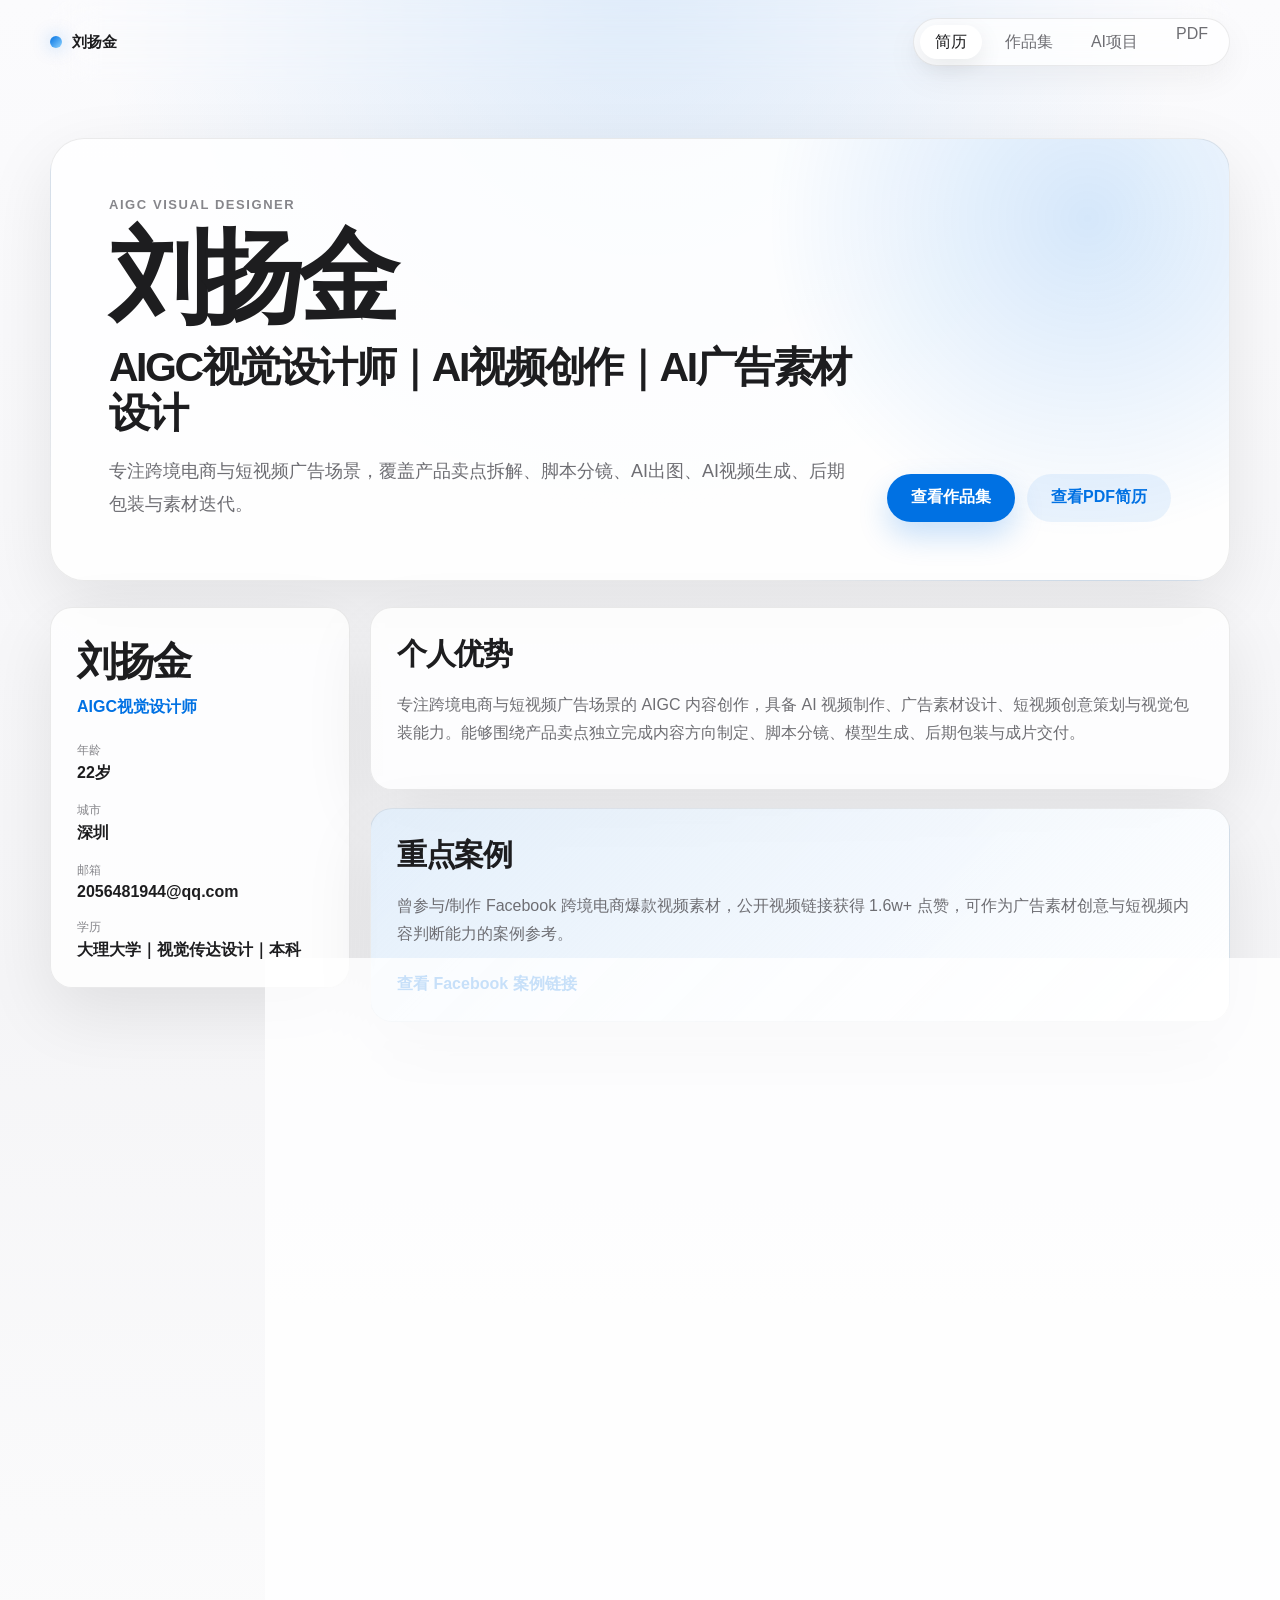
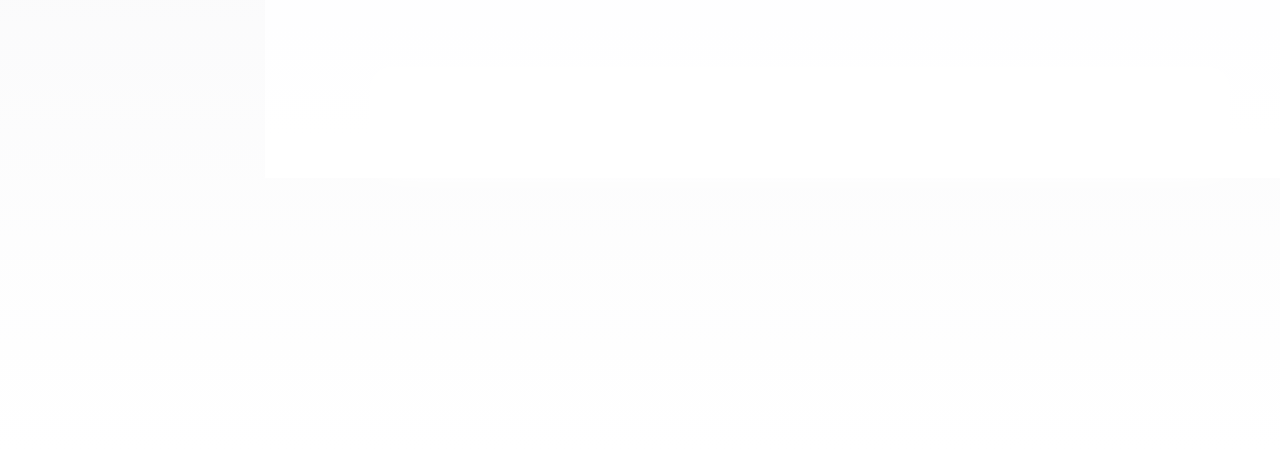
==== liu-yangjin-portfolio-site/index.html @ acab5d2f "Add Facebook viral case to portfolio" ====
<!doctype html>
<html lang="zh-CN">
<head>
  <meta charset="UTF-8">
  <meta name="viewport" content="width=device-width, initial-scale=1.0">
  <title>刘扬金 | AIGC视觉设计师作品集</title>
  <meta name="description" content="刘扬金 AIGC视觉设计师、AI视频创作、AI广告素材设计、短视频创意制作简历与作品集。">
  <link rel="stylesheet" href="./portfolio.css">
</head>
<body>
  <header class="site-header">
    <a class="brand" href="#resume" data-page-link="resume">
      <span class="brand-dot"></span>
      <span>刘扬金</span>
    </a>
    <nav class="nav">
      <button class="is-active" type="button" data-page-link="resume">简历</button>
      <button type="button" data-page-link="work">作品集</button>
      <button type="button" data-page-link="ai-projects">AI项目</button>
      <a href="./assets_resume.pdf" target="_blank" rel="noreferrer">PDF</a>
    </nav>
  </header>

  <main>
    <section class="page is-active" data-page="resume">
      <div class="resume-hero">
        <div>
          <p class="kicker">AIGC Visual Designer</p>
          <h1>刘扬金</h1>
          <h2>AIGC视觉设计师｜AI视频创作｜AI广告素材设计</h2>
          <p>专注跨境电商与短视频广告场景，覆盖产品卖点拆解、脚本分镜、AI出图、AI视频生成、后期包装与素材迭代。</p>
        </div>
        <div class="resume-hero-actions">
          <button class="primary-btn" type="button" data-page-link="work">查看作品集</button>
          <a class="secondary-link" href="./assets_resume.pdf" target="_blank" rel="noreferrer">查看PDF简历</a>
        </div>
      </div>

      <div class="resume-layout">
        <aside class="resume-aside">
          <h3>刘扬金</h3>
          <p>AIGC视觉设计师</p>
          <dl>
            <dt>年龄</dt><dd>22岁</dd>
            <dt>城市</dt><dd>深圳</dd>
            <dt>邮箱</dt><dd>2056481944@qq.com</dd>
            <dt>学历</dt><dd>大理大学｜视觉传达设计｜本科</dd>
          </dl>
        </aside>

        <div class="resume-content">
          <article class="resume-block">
            <h3>个人优势</h3>
            <p>专注跨境电商与短视频广告场景的 AIGC 内容创作，具备 AI 视频制作、广告素材设计、短视频创意策划与视觉包装能力。能够围绕产品卖点独立完成内容方向制定、脚本分镜、模型生成、后期包装与成片交付。</p>
          </article>

          <article class="resume-block highlight-block">
            <h3>重点案例</h3>
            <p>曾参与/制作 Facebook 跨境电商爆款视频素材，公开视频链接获得 1.6w+ 点赞，可作为广告素材创意与短视频内容判断能力的案例参考。</p>
            <a href="https://www.facebook.com/100068731095744/posts/1209473628020329/" target="_blank" rel="noreferrer">查看 Facebook 案例链接</a>
          </article>

          <article class="resume-block">
            <h3>工作经历</h3>
            <div class="job">
              <time>2025.11 - 至今</time>
              <h4>深圳骏弘科技有限公司｜AI视频剪辑 / AIGC视觉设计师</h4>
              <p>负责跨境电商产品 AI 视频创意策划、脚本拆解、画面生成、后期剪辑与成片交付，服务 TikTok、Facebook、独立站及跨境平台内容场景。</p>
            </div>
            <div class="job">
              <time>2025.07 - 2025.10</time>
              <h4>深圳志会嘉科技有限公司｜AI设计师</h4>
              <p>负责 AI 图像生成、短视频制作及设计需求支持，参与 TikTok 平台视频剪辑与视觉包装，提升内容产出效率与创意表现。</p>
            </div>
            <div class="job">
              <time>2024.09 - 2025.01</time>
              <h4>深圳奥萨医药有限公司｜平面设计实习生</h4>
              <p>参与医药及保健品相关视觉内容设计，输出宣传物料、海报、详情页及推广视觉，并参与夫莱特品牌视觉优化项目。</p>
            </div>
          </article>

          <article class="resume-block">
            <h3>专业技能</h3>
            <div class="skill-grid">
              <span>AI视频：即梦 / 可灵 / Veo / H3 / Wan</span>
              <span>AI图片：Nano Banana / image2</span>
              <span>大模型：ChatGPT / Gemini / DeepSeek / Kimi</span>
              <span>Agent：Codex / Coze / Flow / Lovart / 马维斯</span>
              <span>后期设计：剪映 / Photoshop / Figma / ElevenLabs</span>
              <span>进阶能力：API调用 / RAG知识库 / 本地大模型 / 网页部署</span>
            </div>
          </article>
        </div>
      </div>
    </section>

    <section class="page" data-page="work">
      <div class="section-head">
        <p class="kicker">Portfolio</p>
        <h2>作品集</h2>
        <p>精选能够证明岗位能力的作品。点击卡片切换，视频可直接播放。</p>
      </div>

      <div class="showcase">
        <button class="arrow prev" type="button" aria-label="上一个">‹</button>
        <div class="showcase-main">
          <article class="slide is-active">
            <div class="media-frame is-vertical">
              <video controls preload="metadata" poster="./portfolio_media/facebook_viral_thumb.jpg">
                <source src="./portfolio_media/facebook_viral_case.mp4" type="video/mp4">
              </video>
            </div>
            <div class="slide-copy">
              <p class="kicker">Facebook Case</p>
              <h3>Facebook 爆款视频案例</h3>
              <p>跨境电商广告视频案例，公开视频获得 1.6w+ 点赞。该案例更适合作为作品集重点展示，证明短视频钩子、节奏和素材方向判断能力。</p>
              <div class="tags"><span>Facebook</span><span>1.6w+ 点赞</span><span>爆款视频</span></div>
            </div>
          </article>

          <article class="slide">
            <div class="media-frame">
              <video controls preload="metadata" poster="./portfolio_media/commercial_ad_thumb.jpg">
                <source src="./portfolio_media/commercial_ad_video.mp4" type="video/mp4">
              </video>
            </div>
            <div class="slide-copy">
              <p class="kicker">Commercial Video</p>
              <h3>商业广告动态视频</h3>
              <p>展示商品质感、镜头运动和场景氛围，适合用于跨境广告素材、社媒展示和产品视觉包装。</p>
              <div class="tags"><span>商业广告</span><span>AI视频</span><span>商品质感</span></div>
            </div>
          </article>

          <article class="slide">
            <div class="media-frame">
              <video controls preload="metadata" poster="./portfolio_media/electronics_ad_thumb.jpg">
                <source src="./portfolio_media/electronics_ad_video.mp4" type="video/mp4">
              </video>
            </div>
            <div class="slide-copy">
              <p class="kicker">Electronics Video</p>
              <h3>电子产品商业广告视频</h3>
              <p>耳机类电子产品广告视频，体现消费电子产品的材质、科技感、镜头节奏和产品识别度。</p>
              <div class="tags"><span>电子产品</span><span>科技感</span><span>AI视频</span></div>
            </div>
          </article>

          <article class="slide">
            <div class="media-frame">
              <video controls preload="metadata" poster="./portfolio_media/fashion_ad_thumb.jpg">
                <source src="./portfolio_media/fashion_ad_video.mp4" type="video/mp4">
              </video>
            </div>
            <div class="slide-copy">
              <p class="kicker">Fashion Video</p>
              <h3>服装商业广告视频</h3>
              <p>服装商业广告方向案例，强调模特气质、服装动态、品牌感和社媒短视频画面吸引力。</p>
              <div class="tags"><span>服装广告</span><span>模特动态</span><span>品牌感</span></div>
            </div>
          </article>

          <article class="slide">
            <div class="media-frame grid-frame">
              <img src="./portfolio_media/sop_detail_01.png" alt="详情页出图">
              <img src="./portfolio_media/sop_detail_02.png" alt="详情页出图">
              <img src="./portfolio_media/sop_detail_03.png" alt="详情页出图">
              <img src="./portfolio_media/sop_detail_04.png" alt="详情页出图">
            </div>
            <div class="slide-copy">
              <p class="kicker">Workflow Output</p>
              <h3>AI自动化详情页出图 SOP</h3>
              <p>基于产品卖点、人群痛点和使用场景批量生成详情页视觉、卖点图和广告测试素材。</p>
              <div class="tags"><span>批量出图</span><span>详情页视觉</span><span>SOP工作流</span></div>
            </div>
          </article>

          <article class="slide">
            <div class="media-frame">
              <video controls preload="metadata" poster="./portfolio_media/watergun_thumb.jpg">
                <source src="./portfolio_media/watergun_mix_web.mp4" type="video/mp4">
              </video>
            </div>
            <div class="slide-copy">
              <p class="kicker">Water Gun Video</p>
              <h3>水枪广告视频案例</h3>
              <p>之前完成的水枪产品广告视频，保留作为早期短视频素材案例，用于展示产品卖点、场景冲突和成片包装能力。</p>
              <div class="tags"><span>产品广告</span><span>短视频素材</span><span>水枪案例</span></div>
            </div>
          </article>
        </div>
        <button class="arrow next" type="button" aria-label="下一个">›</button>
      </div>

      <div class="work-picker">
        <button class="is-active" type="button" data-slide="0"><img src="./portfolio_media/facebook_viral_thumb.jpg" alt=""><span>Facebook爆款案例</span></button>
        <button type="button" data-slide="1"><img src="./portfolio_media/commercial_ad_thumb.jpg" alt=""><span>商业广告视频</span></button>
        <button type="button" data-slide="2"><img src="./portfolio_media/electronics_ad_thumb.jpg" alt=""><span>电子产品视频</span></button>
        <button type="button" data-slide="3"><img src="./portfolio_media/fashion_ad_thumb.jpg" alt=""><span>服装广告视频</span></button>
        <button type="button" data-slide="4"><img src="./portfolio_media/sop_detail_01.png" alt=""><span>详情页出图SOP</span></button>
        <button type="button" data-slide="5"><img src="./portfolio_media/watergun_thumb.jpg" alt=""><span>水枪视频案例</span></button>
      </div>
    </section>

    <section class="page" data-page="ai-projects">
      <div class="section-head split-head">
        <div>
          <p class="kicker">AI Projects</p>
          <h2>AI项目落地</h2>
        </div>
        <p>这里展示的是可点开的 AI 工具与工作流项目，重点说明它们能解决什么业务问题，而不是堆概念。</p>
      </div>

      <div class="project-board">
        <article class="project-card is-open">
          <button class="project-trigger" type="button">
            <span class="project-index">01</span>
            <span>
              <b>跨境广告投放诊断助手</b>
              <em>跨境 Facebook / TikTok 素材诊断与运营决策辅助</em>
            </span>
          </button>
          <div class="project-detail">
            <p>面向中国团队做海外跨境电商投放，帮助运营和投手从广告数据、素材疲劳、评论反馈、竞品情报中快速判断下一步动作。</p>
            <div class="project-grid">
              <span>数据录入与快速诊断</span>
              <span>素材问题归因</span>
              <span>优化动作建议</span>
              <span>Facebook投放场景</span>
            </div>
          </div>
        </article>

        <article class="project-card">
          <button class="project-trigger" type="button">
            <span class="project-index">02</span>
            <span>
              <b>爆款视频拆解助手</b>
              <em>爆款视频结构拆解、分镜复刻与 AI 提示词生成</em>
            </span>
          </button>
          <div class="project-detail">
            <p>用于拆解竞品爆款视频的痛点、卖点、黄金前三秒、镜头节奏、字幕口播和复刻提示词，服务短视频广告素材迭代。</p>
            <div class="project-grid">
              <span>视频上传分析</span>
              <span>爆款逻辑拆解</span>
              <span>分镜复刻方案</span>
              <span>AI视频提示词</span>
            </div>
          </div>
        </article>

        <article class="project-card">
          <button class="project-trigger" type="button">
            <span class="project-index">03</span>
            <span>
              <b>AI广告脚本与分镜生成助手</b>
              <em>从产品信息生成短视频脚本、镜头任务和素材方向</em>
            </span>
          </button>
          <div class="project-detail">
            <p>根据产品卖点、目标人群、平台和广告目标，输出脚本、分镜、镜头提示词、测试假设和落地页一致性建议。</p>
            <div class="project-grid">
              <span>产品图信息提取</span>
              <span>脚本生成</span>
              <span>镜头任务拆分</span>
              <span>多版本素材测试</span>
            </div>
          </div>
        </article>

        <article class="project-card">
          <button class="project-trigger" type="button">
            <span class="project-index">04</span>
            <span>
              <b>企业知识库问答助手</b>
              <em>把 SOP、FAQ、产品资料接入问答助手</em>
            </span>
          </button>
          <div class="project-detail">
            <p>通过本地资料检索，让助手回答有来源、有依据的问题，适合公司内部 SOP 查询、运营培训、产品知识问答。</p>
            <div class="project-grid">
              <span>资料切分</span>
              <span>语义检索</span>
              <span>来源引用</span>
              <span>本地大模型思路</span>
            </div>
          </div>
        </article>

        <article class="project-card">
          <button class="project-trigger" type="button">
            <span class="project-index">05</span>
            <span>
              <b>9图主图详情页自动化工作流</b>
              <em>面向电商产品的主图、详情页、卖点图批量生成流程</em>
            </span>
          </button>
          <div class="project-detail">
            <p>基于产品图、卖点、人群和使用场景，快速生成 9 张主图/详情页方向图，用于电商上新、广告测试和素材批量生产。</p>
            <div class="project-grid">
              <span>产品信息整理</span>
              <span>卖点视觉化</span>
              <span>9图批量输出</span>
              <span>详情页素材生产</span>
            </div>
          </div>
        </article>
      </div>
    </section>

  </main>

  <script src="./portfolio.js"></script>
</body>
</html>
---- liu-yangjin-portfolio-site/portfolio.css ----
:root {
  --bg: #f5f5f7;
  --card: rgba(255, 255, 255, 0.78);
  --card-solid: #ffffff;
  --text: #1d1d1f;
  --muted: #6e6e73;
  --soft: #86868b;
  --line: rgba(0, 0, 0, 0.08);
  --blue: #0071e3;
  --blue-dark: #0057b8;
  --shadow: 0 24px 70px rgba(0, 0, 0, 0.09);
  --radius-lg: 34px;
  --radius-md: 22px;
}

* {
  box-sizing: border-box;
}

html {
  scroll-behavior: smooth;
}

body {
  margin: 0;
  min-height: 100vh;
  color: var(--text);
  font-family: "Microsoft YaHei", "PingFang SC", "Segoe UI", sans-serif;
  background:
    radial-gradient(circle at 50% 0%, rgba(0, 113, 227, 0.11), transparent 34rem),
    linear-gradient(180deg, #fbfbfd 0%, var(--bg) 48%, #ffffff 100%);
  overflow-x: hidden;
}

button,
a {
  font: inherit;
}

.site-header {
  position: sticky;
  top: 0;
  z-index: 20;
  display: flex;
  align-items: center;
  justify-content: space-between;
  gap: 24px;
  width: min(1180px, calc(100% - 40px));
  margin: 0 auto;
  padding: 18px 0;
  backdrop-filter: blur(22px);
}

.brand {
  display: inline-flex;
  align-items: center;
  gap: 10px;
  color: var(--text);
  font-size: 15px;
  font-weight: 700;
  text-decoration: none;
}

.brand-dot {
  width: 12px;
  height: 12px;
  border-radius: 50%;
  background: linear-gradient(135deg, #0071e3, #8fd3ff);
  box-shadow: 0 0 18px rgba(0, 113, 227, 0.36);
}

.nav {
  display: flex;
  align-items: center;
  gap: 8px;
  padding: 6px;
  border: 1px solid var(--line);
  border-radius: 999px;
  background: rgba(255, 255, 255, 0.72);
  box-shadow: 0 12px 34px rgba(0, 0, 0, 0.05);
}

.nav button,
.nav a {
  min-height: 34px;
  padding: 0 15px;
  border: 0;
  border-radius: 999px;
  color: var(--muted);
  background: transparent;
  text-decoration: none;
  cursor: pointer;
  transition: 0.2s ease;
}

.nav button:hover,
.nav a:hover,
.nav .is-active {
  color: var(--text);
  background: #fff;
  box-shadow: 0 8px 24px rgba(0, 0, 0, 0.08);
}

main {
  width: min(1180px, calc(100% - 40px));
  margin: 0 auto;
  padding: 54px 0 90px;
}

.page {
  display: none;
  opacity: 0;
  transform: translateY(16px);
}

.page.is-active {
  display: block;
  animation: pageIn 0.45s ease forwards;
}

.hero {
  min-height: calc(100vh - 160px);
  display: grid;
  place-items: center;
  text-align: center;
}

.kicker {
  margin: 0 0 16px;
  color: var(--soft);
  font-size: 13px;
  font-weight: 700;
  letter-spacing: 0.12em;
  text-transform: uppercase;
}

.hero h1 {
  margin: 0;
  font-size: clamp(64px, 9vw, 128px);
  line-height: 0.94;
  letter-spacing: -0.08em;
}

.hero h2 {
  margin: 22px auto 0;
  max-width: 920px;
  font-size: clamp(28px, 4.4vw, 62px);
  line-height: 1.08;
  letter-spacing: -0.06em;
}

.hero-copy {
  max-width: 720px;
  margin: 24px auto 0;
  color: var(--muted);
  font-size: 19px;
  line-height: 1.85;
}

.hero-actions {
  display: flex;
  justify-content: center;
  gap: 14px;
  margin-top: 34px;
}

.primary-btn,
.secondary-btn,
.secondary-link,
.arrow {
  border: 0;
  cursor: pointer;
  transition: transform 0.22s ease, box-shadow 0.22s ease, background 0.22s ease;
}

.primary-btn,
.secondary-btn,
.secondary-link {
  display: inline-flex;
  align-items: center;
  justify-content: center;
  min-height: 48px;
  padding: 0 24px;
  border-radius: 999px;
  font-weight: 700;
  text-decoration: none;
}

.primary-btn {
  color: #fff;
  background: var(--blue);
  box-shadow: 0 14px 30px rgba(0, 113, 227, 0.22);
}

.secondary-btn {
  color: var(--blue);
  background: rgba(0, 113, 227, 0.08);
}

.secondary-link {
  color: var(--blue);
  background: rgba(0, 113, 227, 0.08);
}

.primary-btn:hover,
.secondary-btn:hover,
.secondary-link:hover,
.arrow:hover {
  transform: translateY(-2px);
}

.primary-btn:hover {
  background: var(--blue-dark);
}

.home-cards {
  display: grid;
  grid-template-columns: repeat(3, minmax(0, 1fr));
  gap: 18px;
}

.home-cards article,
.resume-aside,
.resume-block,
.showcase,
.work-picker button,
.ai-list article {
  border: 1px solid var(--line);
  border-radius: var(--radius-md);
  background: var(--card);
  box-shadow: var(--shadow);
  backdrop-filter: blur(20px);
}

.home-cards article {
  padding: 26px;
  transition: transform 0.26s ease, box-shadow 0.26s ease;
}

.home-cards article:hover,
.work-picker button:hover,
.work-picker .is-active {
  transform: translateY(-6px);
  box-shadow: 0 30px 90px rgba(0, 0, 0, 0.12);
}

.home-cards span,
.ai-list b {
  color: var(--blue);
  font-weight: 800;
}

.home-cards h3 {
  margin: 12px 0 10px;
  font-size: 26px;
  letter-spacing: -0.04em;
}

.home-cards p,
.section-head p,
.resume-block p,
.job p,
.slide-copy p,
.ai-list span {
  color: var(--muted);
  line-height: 1.75;
}

.section-head {
  margin-bottom: 30px;
}

.section-head h2 {
  margin: 0;
  font-size: clamp(44px, 6vw, 86px);
  line-height: 1;
  letter-spacing: -0.07em;
}

.section-head p:last-child {
  max-width: 680px;
  margin: 16px 0 0;
  font-size: 17px;
}

.split-head {
  display: grid;
  grid-template-columns: minmax(0, 0.95fr) minmax(280px, 0.62fr);
  gap: 28px;
  align-items: end;
}

.project-board {
  display: grid;
  gap: 16px;
}

.project-card {
  overflow: hidden;
  border: 1px solid var(--line);
  border-radius: 28px;
  background: rgba(255, 255, 255, 0.82);
  box-shadow: 0 18px 55px rgba(0, 0, 0, 0.07);
  backdrop-filter: blur(20px);
  transition: transform 0.28s ease, box-shadow 0.28s ease, border-color 0.28s ease;
}

.project-card:hover,
.project-card.is-open {
  transform: translateY(-4px);
  border-color: rgba(0, 113, 227, 0.26);
  box-shadow: 0 28px 80px rgba(0, 113, 227, 0.12);
}

.project-trigger {
  display: grid;
  grid-template-columns: 64px minmax(0, 1fr);
  gap: 18px;
  width: 100%;
  padding: 24px;
  border: 0;
  color: var(--text);
  background: transparent;
  text-align: left;
  cursor: pointer;
}

.project-index {
  display: grid;
  place-items: center;
  width: 52px;
  height: 52px;
  border-radius: 18px;
  color: var(--blue);
  background: rgba(0, 113, 227, 0.08);
  font-weight: 900;
}

.project-trigger b {
  display: block;
  margin-bottom: 7px;
  font-size: clamp(24px, 3vw, 36px);
  letter-spacing: -0.05em;
}

.project-trigger em {
  display: block;
  color: var(--muted);
  font-style: normal;
  line-height: 1.65;
}

.project-detail {
  max-height: 0;
  padding: 0 24px;
  overflow: hidden;
  opacity: 0;
  transform: translateY(-8px);
  transition: max-height 0.36s ease, opacity 0.28s ease, transform 0.28s ease, padding 0.28s ease;
}

.project-card.is-open .project-detail {
  max-height: 360px;
  padding: 0 24px 24px 106px;
  opacity: 1;
  transform: translateY(0);
}

.project-detail > * {
  min-width: 0;
}

.project-detail p {
  margin: 0 0 16px;
  color: var(--muted);
  line-height: 1.8;
}

.project-grid {
  display: grid;
  grid-template-columns: repeat(4, minmax(0, 1fr));
  gap: 10px;
}

.project-grid span {
  padding: 12px 14px;
  border-radius: 16px;
  color: var(--blue-dark);
  background: rgba(0, 113, 227, 0.08);
  font-weight: 800;
  text-align: center;
}

.resume-layout {
  display: grid;
  grid-template-columns: 300px minmax(0, 1fr);
  gap: 20px;
  align-items: start;
}

.resume-hero {
  display: grid;
  grid-template-columns: minmax(0, 1fr) auto;
  gap: 28px;
  align-items: end;
  margin-bottom: 26px;
  padding: clamp(30px, 5vw, 58px);
  border: 1px solid var(--line);
  border-radius: var(--radius-lg);
  background:
    radial-gradient(circle at 88% 18%, rgba(0, 113, 227, 0.16), transparent 20rem),
    rgba(255, 255, 255, 0.82);
  box-shadow: var(--shadow);
  backdrop-filter: blur(22px);
}

.resume-hero h1 {
  margin: 0;
  font-size: clamp(58px, 8vw, 112px);
  line-height: 0.95;
  letter-spacing: -0.08em;
}

.resume-hero h2 {
  margin: 20px 0 0;
  font-size: clamp(24px, 3.2vw, 48px);
  line-height: 1.12;
  letter-spacing: -0.06em;
}

.resume-hero p:last-child {
  max-width: 760px;
  margin: 18px 0 0;
  color: var(--muted);
  font-size: 18px;
  line-height: 1.85;
}

.resume-hero-actions {
  display: flex;
  gap: 12px;
  align-items: center;
  white-space: nowrap;
}

.resume-aside,
.resume-block {
  padding: 26px;
}

.resume-aside {
  position: sticky;
  top: 92px;
}

.resume-aside h3 {
  margin: 0;
  font-size: 40px;
  letter-spacing: -0.06em;
}

.resume-aside > p {
  margin: 8px 0 24px;
  color: var(--blue);
  font-weight: 800;
}

dl {
  margin: 0;
}

dt {
  margin-top: 18px;
  color: var(--soft);
  font-size: 12px;
}

dd {
  margin: 4px 0 0;
  color: var(--text);
  font-weight: 700;
}

.resume-content {
  display: grid;
  gap: 18px;
}

.resume-block h3 {
  margin: 0 0 14px;
  font-size: 30px;
  letter-spacing: -0.05em;
}

.highlight-block {
  background:
    linear-gradient(135deg, rgba(0, 113, 227, 0.1), rgba(255, 255, 255, 0.86)),
    var(--card);
}

.highlight-block a {
  display: inline-flex;
  margin-top: 10px;
  color: var(--blue);
  font-weight: 800;
  text-decoration: none;
}

.job {
  padding: 18px 0;
  border-top: 1px solid var(--line);
}

.job:first-of-type {
  padding-top: 0;
  border-top: 0;
}

.job time {
  display: block;
  margin-bottom: 8px;
  color: var(--blue);
  font-size: 13px;
  font-weight: 800;
}

.job h4 {
  margin: 0 0 8px;
  font-size: 18px;
}

.skill-grid {
  display: grid;
  grid-template-columns: repeat(2, minmax(0, 1fr));
  gap: 10px;
}

.skill-grid span {
  padding: 14px;
  border-radius: 16px;
  color: var(--muted);
  background: #f5f5f7;
}

.showcase {
  position: relative;
  padding: clamp(18px, 3vw, 34px);
  border-radius: var(--radius-lg);
}

.showcase-main {
  position: relative;
  min-height: 570px;
}

.slide {
  position: absolute;
  inset: 0;
  display: grid;
  grid-template-columns: minmax(0, 1.25fr) minmax(300px, 0.72fr);
  gap: 28px;
  align-items: center;
  opacity: 0;
  pointer-events: none;
  transform: translateX(40px) scale(0.98);
  filter: blur(8px);
  transition: opacity 0.42s ease, transform 0.42s ease, filter 0.42s ease;
}

.slide.is-active {
  opacity: 1;
  pointer-events: auto;
  transform: translateX(0) scale(1);
  filter: blur(0);
}

.media-frame {
  overflow: hidden;
  border-radius: 30px;
  background: #000;
  box-shadow: 0 30px 80px rgba(0, 0, 0, 0.16);
}

.media-frame video,
.media-frame > img {
  display: block;
  width: 100%;
  aspect-ratio: 16 / 9;
  object-fit: cover;
}

.media-frame.is-vertical {
  display: grid;
  place-items: center;
  background: #050505;
}

.media-frame.is-vertical video {
  width: auto;
  max-width: 100%;
  max-height: 620px;
  aspect-ratio: 9 / 16;
  object-fit: contain;
}

.grid-frame {
  display: grid;
  grid-template-columns: repeat(2, minmax(0, 1fr));
  gap: 10px;
  padding: 10px;
  background: #fff;
}

.grid-frame img {
  width: 100%;
  aspect-ratio: 1;
  border-radius: 20px;
  object-fit: cover;
}

.slide-copy h3 {
  margin: 0 0 14px;
  font-size: clamp(34px, 4vw, 60px);
  line-height: 1.05;
  letter-spacing: -0.07em;
}

.tags {
  display: flex;
  flex-wrap: wrap;
  gap: 10px;
  margin-top: 22px;
}

.tags span {
  padding: 9px 13px;
  border-radius: 999px;
  color: var(--blue);
  background: rgba(0, 113, 227, 0.08);
  font-weight: 700;
}

.arrow {
  position: absolute;
  top: 45%;
  z-index: 5;
  width: 48px;
  height: 48px;
  border-radius: 50%;
  color: var(--text);
  background: rgba(255, 255, 255, 0.82);
  box-shadow: 0 14px 30px rgba(0, 0, 0, 0.12);
  font-size: 36px;
}

.arrow.prev {
  left: 16px;
}

.arrow.next {
  right: 16px;
}

.work-picker {
  display: grid;
  grid-template-columns: repeat(6, minmax(0, 1fr));
  gap: 14px;
  margin-top: 18px;
}

.work-picker button {
  display: grid;
  gap: 9px;
  padding: 9px;
  color: var(--muted);
  cursor: pointer;
  text-align: left;
  transition: 0.24s ease;
}

.work-picker .is-active {
  color: var(--text);
  outline: 2px solid rgba(0, 113, 227, 0.28);
}

.work-picker img {
  width: 100%;
  aspect-ratio: 16 / 10;
  border-radius: 15px;
  object-fit: cover;
}

.work-picker span {
  padding: 0 5px 5px;
  font-weight: 800;
}

.ai-list {
  display: grid;
  grid-template-columns: repeat(2, minmax(0, 1fr));
  gap: 18px;
}

.ai-list article {
  padding: 28px;
}

.ai-list b {
  display: block;
  margin-bottom: 12px;
  font-size: 26px;
  letter-spacing: -0.04em;
}

.ai-list span {
  display: block;
}

@keyframes pageIn {
  to {
    opacity: 1;
    transform: translateY(0);
  }
}

@media (max-width: 900px) {
  .home-cards,
  .resume-layout,
  .resume-hero,
  .slide,
  .ai-list,
  .split-head,
  .project-grid {
    grid-template-columns: 1fr;
  }

  .resume-aside {
    position: static;
  }

  .showcase-main {
    min-height: 760px;
  }

  .work-picker {
    grid-template-columns: repeat(2, minmax(0, 1fr));
  }
}

@media (max-width: 640px) {
  .site-header {
    align-items: flex-start;
    flex-direction: column;
  }

  .nav {
    max-width: 100%;
    overflow-x: auto;
  }

  .nav button,
  .nav a {
    flex: 0 0 auto;
  }

  main {
    width: min(100% - 24px, 1180px);
    padding-top: 28px;
  }

  .hero {
    min-height: auto;
    padding: 50px 0;
  }

  .hero h1 {
    font-size: 58px;
  }

  .hero h2,
  .section-head h2 {
    font-size: 34px;
    letter-spacing: -0.05em;
  }

  .hero-actions {
    flex-direction: column;
  }

  .resume-hero-actions {
    align-items: stretch;
    flex-direction: column;
    white-space: normal;
  }

  .skill-grid,
  .work-picker {
    grid-template-columns: 1fr;
  }

  .showcase-main {
    min-height: 680px;
  }

  .arrow {
    top: 31%;
    width: 42px;
    height: 42px;
  }

  .project-trigger {
    grid-template-columns: 1fr;
  }

  .project-card.is-open .project-detail {
    padding-left: 24px;
  }
}
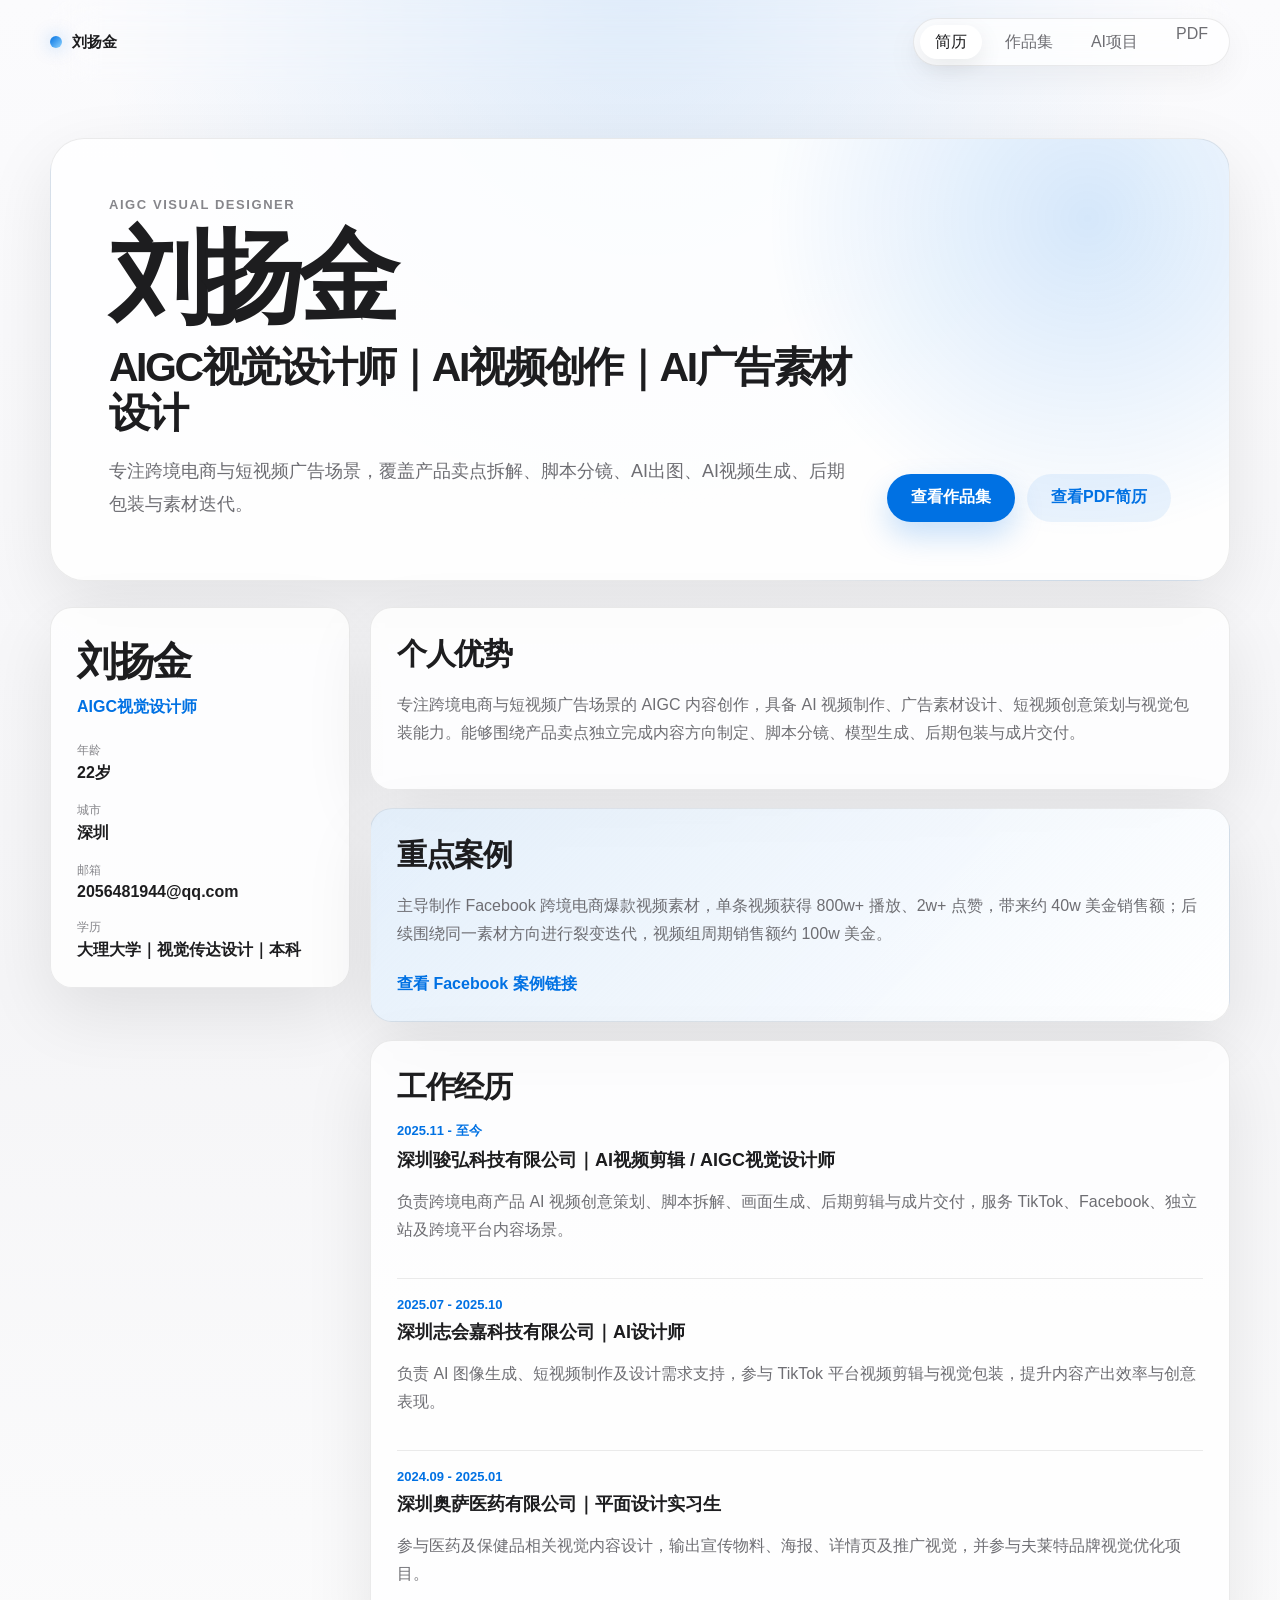
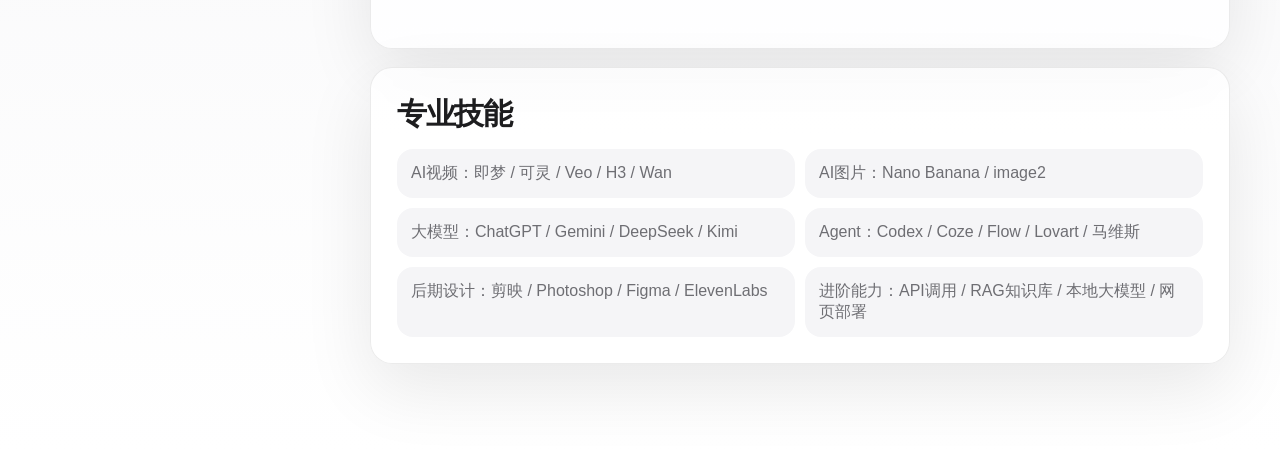
==== commit 807ebca4: "Update Facebook viral case metrics" ====
--- a/liu-yangjin-portfolio-site/index.html
+++ b/liu-yangjin-portfolio-site/index.html
@@ -56,7 +56,7 @@
 
           <article class="resume-block highlight-block">
             <h3>重点案例</h3>
-            <p>曾参与/制作 Facebook 跨境电商爆款视频素材，公开视频链接获得 1.6w+ 点赞，可作为广告素材创意与短视频内容判断能力的案例参考。</p>
+            <p>主导制作 Facebook 跨境电商爆款视频素材，单条视频获得 800w+ 播放、2w+ 点赞，带来约 40w 美金销售额；后续围绕同一素材方向进行裂变迭代，视频组周期销售额约 100w 美金。</p>
             <a href="https://www.facebook.com/100068731095744/posts/1209473628020329/" target="_blank" rel="noreferrer">查看 Facebook 案例链接</a>
           </article>
 
@@ -113,8 +113,8 @@
             <div class="slide-copy">
               <p class="kicker">Facebook Case</p>
               <h3>Facebook 爆款视频案例</h3>
-              <p>跨境电商广告视频案例，公开视频获得 1.6w+ 点赞。该案例更适合作为作品集重点展示，证明短视频钩子、节奏和素材方向判断能力。</p>
-              <div class="tags"><span>Facebook</span><span>1.6w+ 点赞</span><span>爆款视频</span></div>
+              <p>主导制作的跨境电商广告视频案例，单条视频获得 800w+ 播放、2w+ 点赞，带来约 40w 美金销售额；后续围绕同一素材方向裂变迭代，视频组周期销售额约 100w 美金。</p>
+              <div class="tags"><span>Facebook</span><span>800w+ 播放</span><span>2w+ 点赞</span><span>40w 美金销售额</span></div>
             </div>
           </article>
 
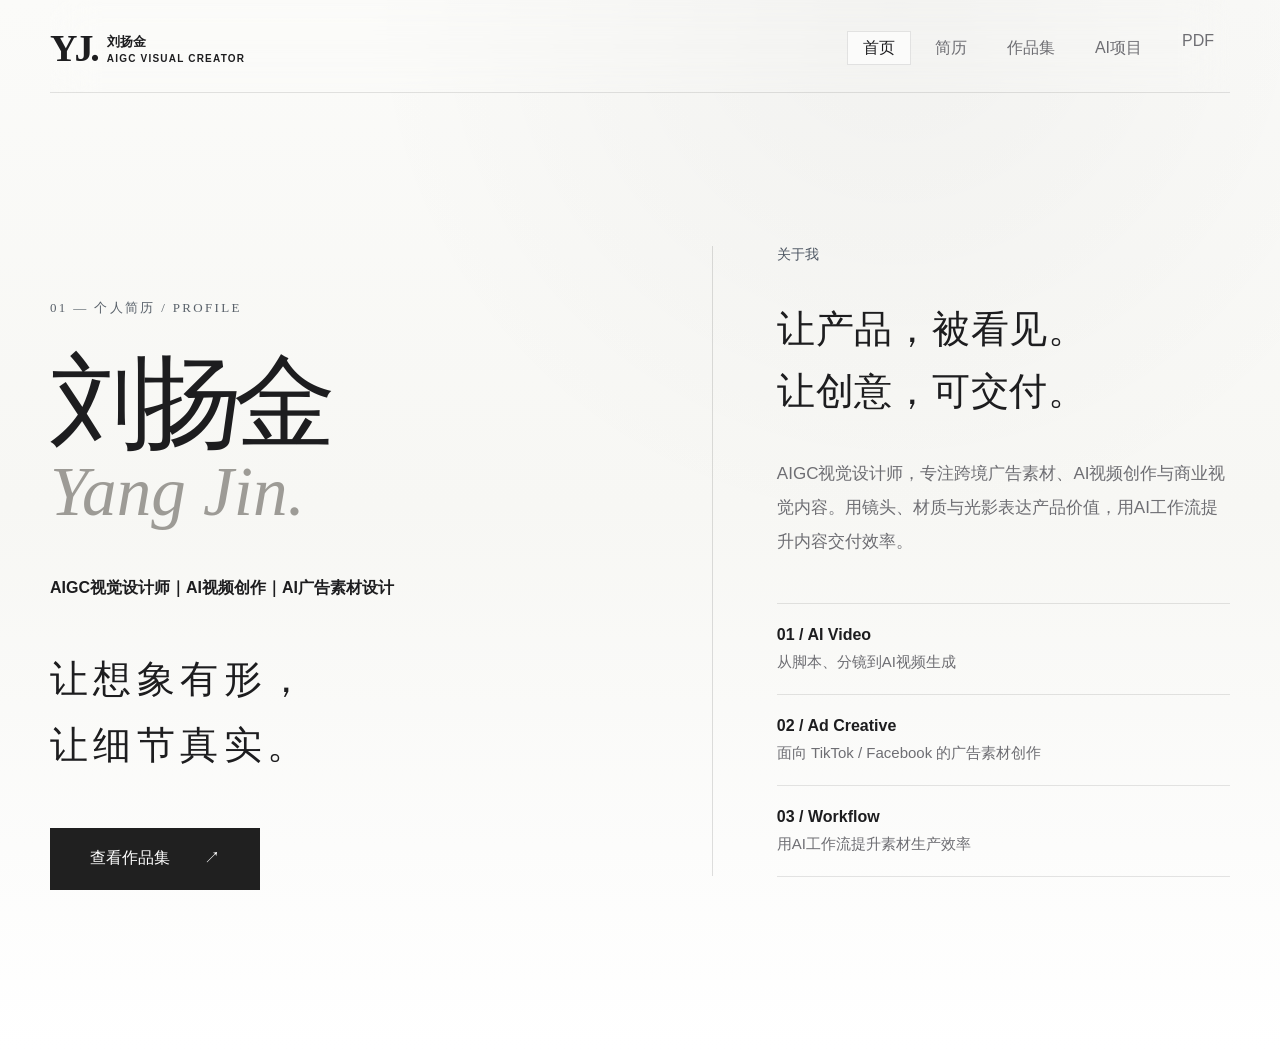
==== commit f10cb626: "Add portfolio home page" ====
--- a/liu-yangjin-portfolio-site/index.html
+++ b/liu-yangjin-portfolio-site/index.html
@@ -9,12 +9,13 @@
 </head>
 <body>
   <header class="site-header">
-    <a class="brand" href="#resume" data-page-link="resume">
-      <span class="brand-dot"></span>
-      <span>刘扬金</span>
+    <a class="brand" href="#home" data-page-link="home">
+      <span class="brand-word">YJ.</span>
+      <span class="brand-stack"><b>刘扬金</b><small>AIGC VISUAL CREATOR</small></span>
     </a>
     <nav class="nav">
-      <button class="is-active" type="button" data-page-link="resume">简历</button>
+      <button type="button" data-page-link="home">首页</button>
+      <button type="button" data-page-link="resume">简历</button>
       <button type="button" data-page-link="work">作品集</button>
       <button type="button" data-page-link="ai-projects">AI项目</button>
       <a href="./assets_resume.pdf" target="_blank" rel="noreferrer">PDF</a>
@@ -22,7 +23,33 @@
   </header>
 
   <main>
-    <section class="page is-active" data-page="resume">
+    <section class="page is-active" data-page="home">
+      <div class="home-landing">
+        <div class="home-left">
+          <p class="home-index">01 — 个人简历 / PROFILE</p>
+          <h1>刘扬金</h1>
+          <div class="home-en">Yang Jin.</div>
+          <p class="home-role">AIGC视觉设计师｜AI视频创作｜AI广告素材设计</p>
+          <p class="home-slogan">让想象有形，<br>让细节真实。</p>
+          <button class="home-btn" type="button" data-page-link="work">查看作品集 <span>↗</span></button>
+        </div>
+
+        <div class="home-rule"></div>
+
+        <div class="home-right">
+          <p class="home-about">关于我</p>
+          <h2>让产品，被看见。<br>让创意，可交付。</h2>
+          <p>AIGC视觉设计师，专注跨境广告素材、AI视频创作与商业视觉内容。用镜头、材质与光影表达产品价值，用AI工作流提升内容交付效率。</p>
+          <div class="home-capabilities">
+            <article><b>01 / AI Video</b><span>从脚本、分镜到AI视频生成</span></article>
+            <article><b>02 / Ad Creative</b><span>面向 TikTok / Facebook 的广告素材创作</span></article>
+            <article><b>03 / Workflow</b><span>用AI工作流提升素材生产效率</span></article>
+          </div>
+        </div>
+      </div>
+    </section>
+
+    <section class="page" data-page="resume">
       <div class="resume-hero">
         <div>
           <p class="kicker">AIGC Visual Designer</p>
--- a/liu-yangjin-portfolio-site/portfolio.css
+++ b/liu-yangjin-portfolio-site/portfolio.css
@@ -1,14 +1,14 @@
 :root {
-  --bg: #f5f5f7;
-  --card: rgba(255, 255, 255, 0.78);
+  --bg: #f7f7f4;
+  --card: rgba(255, 255, 255, 0.82);
   --card-solid: #ffffff;
   --text: #1d1d1f;
   --muted: #6e6e73;
   --soft: #86868b;
-  --line: rgba(0, 0, 0, 0.08);
-  --blue: #0071e3;
-  --blue-dark: #0057b8;
-  --shadow: 0 24px 70px rgba(0, 0, 0, 0.09);
+  --line: rgba(0, 0, 0, 0.11);
+  --blue: #1f1f1f;
+  --blue-dark: #000000;
+  --shadow: 0 24px 70px rgba(0, 0, 0, 0.06);
   --radius-lg: 34px;
   --radius-md: 22px;
 }
@@ -27,8 +27,8 @@
   color: var(--text);
   font-family: "Microsoft YaHei", "PingFang SC", "Segoe UI", sans-serif;
   background:
-    radial-gradient(circle at 50% 0%, rgba(0, 113, 227, 0.11), transparent 34rem),
-    linear-gradient(180deg, #fbfbfd 0%, var(--bg) 48%, #ffffff 100%);
+    radial-gradient(circle at 70% 0%, rgba(0, 0, 0, 0.035), transparent 34rem),
+    linear-gradient(180deg, #fbfbf9 0%, var(--bg) 48%, #ffffff 100%);
   overflow-x: hidden;
 }
 
@@ -47,7 +47,8 @@
   gap: 24px;
   width: min(1180px, calc(100% - 40px));
   margin: 0 auto;
-  padding: 18px 0;
+  padding: 26px 0 22px;
+  border-bottom: 1px solid rgba(0, 0, 0, 0.1);
   backdrop-filter: blur(22px);
 }
 
@@ -61,31 +62,45 @@
   text-decoration: none;
 }
 
-.brand-dot {
-  width: 12px;
-  height: 12px;
-  border-radius: 50%;
-  background: linear-gradient(135deg, #0071e3, #8fd3ff);
-  box-shadow: 0 0 18px rgba(0, 113, 227, 0.36);
+.brand-word {
+  font-family: Georgia, "Times New Roman", serif;
+  font-size: 38px;
+  font-weight: 900;
+  letter-spacing: -0.08em;
+}
+
+.brand-stack {
+  display: grid;
+  gap: 2px;
+}
+
+.brand-stack b {
+  font-size: 13px;
+}
+
+.brand-stack small {
+  font-size: 10px;
+  font-weight: 700;
+  letter-spacing: 0.12em;
 }
 
 .nav {
   display: flex;
   align-items: center;
   gap: 8px;
-  padding: 6px;
-  border: 1px solid var(--line);
-  border-radius: 999px;
-  background: rgba(255, 255, 255, 0.72);
-  box-shadow: 0 12px 34px rgba(0, 0, 0, 0.05);
+  padding: 0;
+  border: 0;
+  border-radius: 0;
+  background: transparent;
+  box-shadow: none;
 }
 
 .nav button,
 .nav a {
   min-height: 34px;
   padding: 0 15px;
-  border: 0;
-  border-radius: 999px;
+  border: 1px solid transparent;
+  border-radius: 0;
   color: var(--muted);
   background: transparent;
   text-decoration: none;
@@ -97,8 +112,9 @@
 .nav a:hover,
 .nav .is-active {
   color: var(--text);
-  background: #fff;
-  box-shadow: 0 8px 24px rgba(0, 0, 0, 0.08);
+  background: rgba(255, 255, 255, 0.64);
+  border-color: rgba(0, 0, 0, 0.1);
+  box-shadow: none;
 }
 
 main {
@@ -115,7 +131,132 @@
 
 .page.is-active {
   display: block;
-  animation: pageIn 0.45s ease forwards;
+  opacity: 1;
+  transform: translateY(0);
+}
+
+.home-landing {
+  min-height: calc(100vh - 136px);
+  display: grid;
+  grid-template-columns: minmax(0, 0.95fr) 1px minmax(360px, 0.72fr);
+  gap: 64px;
+  align-items: center;
+  padding: 86px 0 70px;
+}
+
+.home-left {
+  padding-top: 66px;
+}
+
+.home-index {
+  margin: 0;
+  color: #59616a;
+  font-family: Georgia, "Times New Roman", serif;
+  font-size: 13px;
+  letter-spacing: 0.18em;
+  text-transform: uppercase;
+}
+
+.home-left h1 {
+  margin: 38px 0 0;
+  font-size: clamp(72px, 8vw, 124px);
+  line-height: 0.92;
+  font-weight: 500;
+  letter-spacing: -0.1em;
+}
+
+.home-en {
+  margin-top: 8px;
+  color: #9d9b96;
+  font-family: Georgia, "Times New Roman", serif;
+  font-size: clamp(44px, 5.4vw, 82px);
+  font-style: italic;
+  line-height: 1;
+}
+
+.home-role {
+  margin: 52px 0 0;
+  font-weight: 700;
+}
+
+.home-slogan {
+  margin: 48px 0 0;
+  font-family: Georgia, "Times New Roman", "Microsoft YaHei", serif;
+  font-size: clamp(30px, 3vw, 44px);
+  line-height: 1.7;
+  letter-spacing: 0.14em;
+}
+
+.home-btn {
+  display: inline-flex;
+  gap: 34px;
+  align-items: center;
+  justify-content: center;
+  min-width: 210px;
+  min-height: 62px;
+  margin-top: 50px;
+  border: 0;
+  color: #fff;
+  background: #202020;
+  cursor: pointer;
+  transition: transform 0.22s ease, background 0.22s ease;
+}
+
+.home-btn:hover {
+  transform: translateY(-3px);
+  background: #000;
+}
+
+.home-rule {
+  width: 1px;
+  height: min(70vh, 760px);
+  background: rgba(0, 0, 0, 0.12);
+}
+
+.home-right {
+  max-width: 520px;
+}
+
+.home-about {
+  margin: 0 0 34px;
+  color: #4c5561;
+  font-size: 14px;
+}
+
+.home-right h2 {
+  margin: 0;
+  font-family: Georgia, "Times New Roman", "Microsoft YaHei", serif;
+  font-size: clamp(30px, 3vw, 44px);
+  font-weight: 400;
+  line-height: 1.62;
+  letter-spacing: 0.02em;
+}
+
+.home-right > p:not(.home-about) {
+  margin: 34px 0 0;
+  color: var(--muted);
+  font-size: 17px;
+  line-height: 2;
+}
+
+.home-capabilities {
+  margin-top: 44px;
+  border-top: 1px solid rgba(0, 0, 0, 0.1);
+}
+
+.home-capabilities article {
+  padding: 22px 0;
+  border-bottom: 1px solid rgba(0, 0, 0, 0.1);
+}
+
+.home-capabilities b {
+  display: block;
+  margin-bottom: 9px;
+}
+
+.home-capabilities span {
+  color: var(--muted);
+  font-size: 15px;
 }
 
 .hero {
@@ -189,17 +330,17 @@
 .primary-btn {
   color: #fff;
   background: var(--blue);
-  box-shadow: 0 14px 30px rgba(0, 113, 227, 0.22);
+  box-shadow: 0 18px 40px rgba(0, 0, 0, 0.12);
 }
 
 .secondary-btn {
   color: var(--blue);
-  background: rgba(0, 113, 227, 0.08);
+  background: rgba(0, 0, 0, 0.06);
 }
 
 .secondary-link {
   color: var(--blue);
-  background: rgba(0, 113, 227, 0.08);
+  background: rgba(0, 0, 0, 0.06);
 }
 
 .primary-btn:hover,
@@ -308,8 +449,8 @@
 .project-card:hover,
 .project-card.is-open {
   transform: translateY(-4px);
-  border-color: rgba(0, 113, 227, 0.26);
-  box-shadow: 0 28px 80px rgba(0, 113, 227, 0.12);
+  border-color: rgba(0, 0, 0, 0.18);
+  box-shadow: 0 28px 80px rgba(0, 0, 0, 0.1);
 }
 
 .project-trigger {
@@ -332,7 +473,7 @@
   height: 52px;
   border-radius: 18px;
   color: var(--blue);
-  background: rgba(0, 113, 227, 0.08);
+  background: rgba(0, 0, 0, 0.06);
   font-weight: 900;
 }
 
@@ -386,7 +527,7 @@
   padding: 12px 14px;
   border-radius: 16px;
   color: var(--blue-dark);
-  background: rgba(0, 113, 227, 0.08);
+  background: rgba(0, 0, 0, 0.06);
   font-weight: 800;
   text-align: center;
 }
@@ -408,7 +549,7 @@
   border: 1px solid var(--line);
   border-radius: var(--radius-lg);
   background:
-    radial-gradient(circle at 88% 18%, rgba(0, 113, 227, 0.16), transparent 20rem),
+    radial-gradient(circle at 88% 18%, rgba(0, 0, 0, 0.08), transparent 20rem),
     rgba(255, 255, 255, 0.82);
   box-shadow: var(--shadow);
   backdrop-filter: blur(22px);
@@ -423,7 +564,8 @@
 
 .resume-hero h2 {
   margin: 20px 0 0;
-  font-size: clamp(24px, 3.2vw, 48px);
+  max-width: 780px;
+  font-size: clamp(24px, 2.8vw, 42px);
   line-height: 1.12;
   letter-spacing: -0.06em;
 }
@@ -494,7 +636,7 @@
 
 .highlight-block {
   background:
-    linear-gradient(135deg, rgba(0, 113, 227, 0.1), rgba(255, 255, 255, 0.86)),
+    linear-gradient(135deg, rgba(0, 0, 0, 0.06), rgba(255, 255, 255, 0.86)),
     var(--card);
 }
 
@@ -636,7 +778,7 @@
   padding: 9px 13px;
   border-radius: 999px;
   color: var(--blue);
-  background: rgba(0, 113, 227, 0.08);
+  background: rgba(0, 0, 0, 0.06);
   font-weight: 700;
 }
 
@@ -680,7 +822,7 @@
 
 .work-picker .is-active {
   color: var(--text);
-  outline: 2px solid rgba(0, 113, 227, 0.28);
+  outline: 2px solid rgba(0, 0, 0, 0.18);
 }
 
 .work-picker img {
@@ -724,6 +866,26 @@
 }
 
 @media (max-width: 900px) {
+  .home-landing {
+    min-height: auto;
+    grid-template-columns: 1fr;
+    gap: 34px;
+    padding: 46px 0 72px;
+  }
+
+  .home-left {
+    padding-top: 0;
+  }
+
+  .home-rule {
+    width: 100%;
+    height: 1px;
+  }
+
+  .home-right {
+    max-width: none;
+  }
+
   .home-cards,
   .resume-layout,
   .resume-hero,
@@ -739,7 +901,17 @@
   }
 
   .showcase-main {
-    min-height: 760px;
+    min-height: 0;
+  }
+
+  .slide {
+    position: static;
+    display: none;
+    inset: auto;
+  }
+
+  .slide.is-active {
+    display: grid;
   }
 
   .work-picker {
@@ -768,6 +940,40 @@
     padding-top: 28px;
   }
 
+  .home-landing {
+    padding-top: 34px;
+  }
+
+  .home-index {
+    font-size: 11px;
+  }
+
+  .home-left h1 {
+    margin-top: 28px;
+    font-size: 62px;
+  }
+
+  .home-en {
+    font-size: 42px;
+  }
+
+  .home-role {
+    margin-top: 34px;
+  }
+
+  .home-slogan {
+    margin-top: 34px;
+    font-size: 28px;
+  }
+
+  .home-btn {
+    min-width: 100%;
+  }
+
+  .home-right h2 {
+    font-size: 29px;
+  }
+
   .hero {
     min-height: auto;
     padding: 50px 0;
@@ -794,16 +1000,54 @@
   }
 
   .skill-grid,
+  .skill-grid {
+    grid-template-columns: 1fr;
+  }
+
+  .showcase-main {
+    min-height: 0;
+  }
+
+  .showcase {
+    padding: 14px;
+    border-radius: 24px;
+  }
+
+  .slide {
+    gap: 18px;
+  }
+
+  .slide-copy h3 {
+    font-size: 30px;
+    letter-spacing: -0.05em;
+  }
+
+  .media-frame {
+    border-radius: 22px;
+  }
+
+  .media-frame.is-vertical video {
+    width: 100%;
+    max-height: 62vh;
+  }
+
   .work-picker {
-    grid-template-columns: 1fr;
-  }
-
-  .showcase-main {
-    min-height: 680px;
+    display: flex;
+    gap: 12px;
+    margin-left: -2px;
+    margin-right: -2px;
+    padding: 2px 2px 12px;
+    overflow-x: auto;
+    scroll-snap-type: x mandatory;
+  }
+
+  .work-picker button {
+    flex: 0 0 164px;
+    scroll-snap-align: start;
   }
 
   .arrow {
-    top: 31%;
+    top: 210px;
     width: 42px;
     height: 42px;
   }
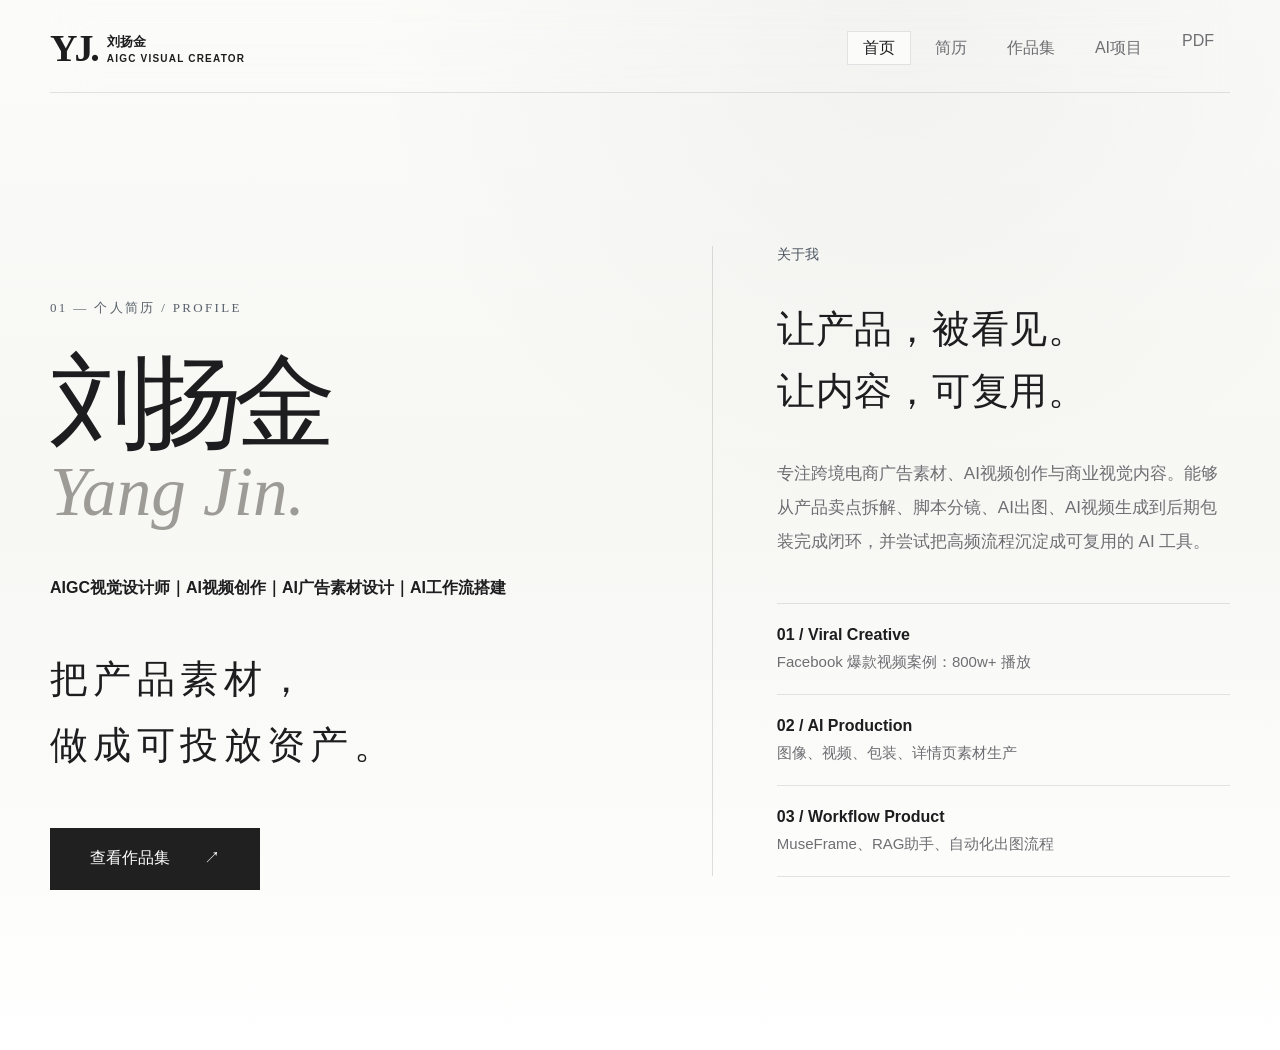
==== commit 2ad9ae94: "Update portfolio resume content" ====
--- a/liu-yangjin-portfolio-site/index.html
+++ b/liu-yangjin-portfolio-site/index.html
@@ -29,8 +29,8 @@
           <p class="home-index">01 — 个人简历 / PROFILE</p>
           <h1>刘扬金</h1>
           <div class="home-en">Yang Jin.</div>
-          <p class="home-role">AIGC视觉设计师｜AI视频创作｜AI广告素材设计</p>
-          <p class="home-slogan">让想象有形，<br>让细节真实。</p>
+          <p class="home-role">AIGC视觉设计师｜AI视频创作｜AI广告素材设计｜AI工作流搭建</p>
+          <p class="home-slogan">把产品素材，<br>做成可投放资产。</p>
           <button class="home-btn" type="button" data-page-link="work">查看作品集 <span>↗</span></button>
         </div>
 
@@ -38,12 +38,12 @@
 
         <div class="home-right">
           <p class="home-about">关于我</p>
-          <h2>让产品，被看见。<br>让创意，可交付。</h2>
-          <p>AIGC视觉设计师，专注跨境广告素材、AI视频创作与商业视觉内容。用镜头、材质与光影表达产品价值，用AI工作流提升内容交付效率。</p>
+          <h2>让产品，被看见。<br>让内容，可复用。</h2>
+          <p>专注跨境电商广告素材、AI视频创作与商业视觉内容。能够从产品卖点拆解、脚本分镜、AI出图、AI视频生成到后期包装完成闭环，并尝试把高频流程沉淀成可复用的 AI 工具。</p>
           <div class="home-capabilities">
-            <article><b>01 / AI Video</b><span>从脚本、分镜到AI视频生成</span></article>
-            <article><b>02 / Ad Creative</b><span>面向 TikTok / Facebook 的广告素材创作</span></article>
-            <article><b>03 / Workflow</b><span>用AI工作流提升素材生产效率</span></article>
+            <article><b>01 / Viral Creative</b><span>Facebook 爆款视频案例：800w+ 播放</span></article>
+            <article><b>02 / AI Production</b><span>图像、视频、包装、详情页素材生产</span></article>
+            <article><b>03 / Workflow Product</b><span>MuseFrame、RAG助手、自动化出图流程</span></article>
           </div>
         </div>
       </div>
@@ -54,8 +54,8 @@
         <div>
           <p class="kicker">AIGC Visual Designer</p>
           <h1>刘扬金</h1>
-          <h2>AIGC视觉设计师｜AI视频创作｜AI广告素材设计</h2>
-          <p>专注跨境电商与短视频广告场景，覆盖产品卖点拆解、脚本分镜、AI出图、AI视频生成、后期包装与素材迭代。</p>
+          <h2>AIGC视觉设计师｜AI视频创作｜AI广告素材设计｜AI工作流搭建</h2>
+          <p>专注跨境电商与短视频广告场景，覆盖产品卖点拆解、脚本分镜、AI出图、AI视频生成、后期包装、素材迭代与轻量 AI 工具搭建。</p>
         </div>
         <div class="resume-hero-actions">
           <button class="primary-btn" type="button" data-page-link="work">查看作品集</button>
@@ -78,12 +78,12 @@
         <div class="resume-content">
           <article class="resume-block">
             <h3>个人优势</h3>
-            <p>专注跨境电商与短视频广告场景的 AIGC 内容创作，具备 AI 视频制作、广告素材设计、短视频创意策划与视觉包装能力。能够围绕产品卖点独立完成内容方向制定、脚本分镜、模型生成、后期包装与成片交付。</p>
+            <p>专注跨境电商与短视频广告场景的 AIGC 内容创作，具备 AI 视频制作、广告素材设计、短视频创意策划与视觉包装能力。能够围绕产品卖点完成内容方向制定、脚本分镜、模型生成、后期包装、素材测试与成片交付，并能将高频生产流程沉淀成网页工具或 SOP 工作流。</p>
           </article>
 
           <article class="resume-block highlight-block">
             <h3>重点案例</h3>
-            <p>主导制作 Facebook 跨境电商爆款视频素材，单条视频获得 800w+ 播放、2w+ 点赞，带来约 40w 美金销售额；后续围绕同一素材方向进行裂变迭代，视频组周期销售额约 100w 美金。</p>
+            <p>主导制作 Facebook 跨境电商爆款视频素材，单条视频获得 800w+ 播放、1.6w+ 点赞，带来约 40w 美金销售额；后续围绕同一素材方向进行裂变迭代，视频组周期销售额约 100w 美金。</p>
             <a href="https://www.facebook.com/100068731095744/posts/1209473628020329/" target="_blank" rel="noreferrer">查看 Facebook 案例链接</a>
           </article>
 
@@ -92,7 +92,7 @@
             <div class="job">
               <time>2025.11 - 至今</time>
               <h4>深圳骏弘科技有限公司｜AI视频剪辑 / AIGC视觉设计师</h4>
-              <p>负责跨境电商产品 AI 视频创意策划、脚本拆解、画面生成、后期剪辑与成片交付，服务 TikTok、Facebook、独立站及跨境平台内容场景。</p>
+              <p>负责跨境电商产品 AI 视频创意策划、脚本拆解、画面生成、后期剪辑与成片交付，服务 TikTok、Facebook、独立站及跨境平台内容场景；持续搭建生图、生视频、视频拆解与素材生产相关 AI 工作流。</p>
             </div>
             <div class="job">
               <time>2025.07 - 2025.10</time>
@@ -109,12 +109,12 @@
           <article class="resume-block">
             <h3>专业技能</h3>
             <div class="skill-grid">
-              <span>AI视频：即梦 / 可灵 / Veo / H3 / Wan</span>
-              <span>AI图片：Nano Banana / image2</span>
+              <span>AI视频：即梦 / 可灵 / Veo / H3 / Wan / MiniMax</span>
+              <span>AI图片：Nano Banana / image2 / GPT Image 2.5</span>
               <span>大模型：ChatGPT / Gemini / DeepSeek / Kimi</span>
               <span>Agent：Codex / Coze / Flow / Lovart / 马维斯</span>
               <span>后期设计：剪映 / Photoshop / Figma / ElevenLabs</span>
-              <span>进阶能力：API调用 / RAG知识库 / 本地大模型 / 网页部署</span>
+              <span>进阶能力：API调用 / RAG知识库 / 本地大模型 / Ollama / GitHub / Render部署</span>
             </div>
           </article>
         </div>
@@ -140,8 +140,36 @@
             <div class="slide-copy">
               <p class="kicker">Facebook Case</p>
               <h3>Facebook 爆款视频案例</h3>
-              <p>主导制作的跨境电商广告视频案例，单条视频获得 800w+ 播放、2w+ 点赞，带来约 40w 美金销售额；后续围绕同一素材方向裂变迭代，视频组周期销售额约 100w 美金。</p>
-              <div class="tags"><span>Facebook</span><span>800w+ 播放</span><span>2w+ 点赞</span><span>40w 美金销售额</span></div>
+              <p>主导制作的跨境电商广告视频案例，单条视频获得 800w+ 播放、1.6w+ 点赞，带来约 40w 美金销售额；后续围绕同一素材方向裂变迭代，视频组周期销售额约 100w 美金。</p>
+              <div class="tags"><span>Facebook</span><span>800w+ 播放</span><span>1.6w+ 点赞</span><span>40w 美金销售额</span></div>
+            </div>
+          </article>
+
+          <article class="slide">
+            <div class="media-frame is-vertical">
+              <video controls preload="metadata" poster="./portfolio_media/ai_tech_product_0921_thumb.jpg">
+                <source src="./portfolio_media/ai_tech_product_0921.mp4" type="video/mp4">
+              </video>
+            </div>
+            <div class="slide-copy">
+              <p class="kicker">AI Product Video</p>
+              <h3>AI科技产品概念视频</h3>
+              <p>科技产品方向的AI视频案例，重点展示产品结构拆解、空间层次、机械细节和科技感镜头语言，适合消费电子、智能硬件、3C产品视觉展示。</p>
+              <div class="tags"><span>AI视频</span><span>科技产品</span><span>结构拆解</span><span>3C视觉</span></div>
+            </div>
+          </article>
+
+          <article class="slide">
+            <div class="media-frame is-vertical">
+              <video controls preload="metadata" poster="./portfolio_media/fashion_model_showcase_0921_thumb.jpg">
+                <source src="./portfolio_media/fashion_model_showcase_0921.mp4" type="video/mp4">
+              </video>
+            </div>
+            <div class="slide-copy">
+              <p class="kicker">AI Fashion Video</p>
+              <h3>服装AI模特短视频</h3>
+              <p>服装商业短视频案例，重点展示AI人物呈现、服装动态、穿搭氛围和社媒短视频画面感，可用于服装品牌、跨境店铺和广告素材测试。</p>
+              <div class="tags"><span>服装广告</span><span>AI模特</span><span>人物展示</span><span>短视频素材</span></div>
             </div>
           </article>
 
@@ -184,6 +212,20 @@
               <h3>服装商业广告视频</h3>
               <p>服装商业广告方向案例，强调模特气质、服装动态、品牌感和社媒短视频画面吸引力。</p>
               <div class="tags"><span>服装广告</span><span>模特动态</span><span>品牌感</span></div>
+            </div>
+          </article>
+
+          <article class="slide">
+            <div class="media-frame is-vertical">
+              <video controls preload="metadata" poster="./portfolio_media/fashion_model_extra_0921_thumb.jpg">
+                <source src="./portfolio_media/fashion_model_extra_0921.mp4" type="video/mp4">
+              </video>
+            </div>
+            <div class="slide-copy">
+              <p class="kicker">Fashion Supplement</p>
+              <h3>服装人物展示补充</h3>
+              <p>补充型服装人物视频，用于展示真人感口播、服装上身效果和轻量化社媒内容形态，适合作为服装类素材矩阵的辅助案例。</p>
+              <div class="tags"><span>补充作品</span><span>服装展示</span><span>人物口播感</span></div>
             </div>
           </article>
 
@@ -221,11 +263,14 @@
 
       <div class="work-picker">
         <button class="is-active" type="button" data-slide="0"><img src="./portfolio_media/facebook_viral_thumb.jpg" alt=""><span>Facebook爆款案例</span></button>
-        <button type="button" data-slide="1"><img src="./portfolio_media/commercial_ad_thumb.jpg" alt=""><span>商业广告视频</span></button>
-        <button type="button" data-slide="2"><img src="./portfolio_media/electronics_ad_thumb.jpg" alt=""><span>电子产品视频</span></button>
-        <button type="button" data-slide="3"><img src="./portfolio_media/fashion_ad_thumb.jpg" alt=""><span>服装广告视频</span></button>
-        <button type="button" data-slide="4"><img src="./portfolio_media/sop_detail_01.png" alt=""><span>详情页出图SOP</span></button>
-        <button type="button" data-slide="5"><img src="./portfolio_media/watergun_thumb.jpg" alt=""><span>水枪视频案例</span></button>
+        <button type="button" data-slide="1"><img src="./portfolio_media/ai_tech_product_0921_thumb.jpg" alt=""><span>AI科技产品</span></button>
+        <button type="button" data-slide="2"><img src="./portfolio_media/fashion_model_showcase_0921_thumb.jpg" alt=""><span>服装AI模特</span></button>
+        <button type="button" data-slide="3"><img src="./portfolio_media/commercial_ad_thumb.jpg" alt=""><span>商业广告视频</span></button>
+        <button type="button" data-slide="4"><img src="./portfolio_media/electronics_ad_thumb.jpg" alt=""><span>电子产品视频</span></button>
+        <button type="button" data-slide="5"><img src="./portfolio_media/fashion_ad_thumb.jpg" alt=""><span>服装广告视频</span></button>
+        <button type="button" data-slide="6"><img src="./portfolio_media/fashion_model_extra_0921_thumb.jpg" alt=""><span>服装补充展示</span></button>
+        <button type="button" data-slide="7"><img src="./portfolio_media/sop_detail_01.png" alt=""><span>详情页出图SOP</span></button>
+        <button type="button" data-slide="8"><img src="./portfolio_media/watergun_thumb.jpg" alt=""><span>水枪视频案例</span></button>
       </div>
     </section>
 
@@ -243,6 +288,82 @@
           <button class="project-trigger" type="button">
             <span class="project-index">01</span>
             <span>
+              <b>MuseFrame 生图生视频工作台</b>
+              <em>接入 Grsai API 的图片/视频生成工具</em>
+            </span>
+          </button>
+          <div class="project-detail">
+            <p>独立搭建网页工具，把 API Key、本地会话、文生图、图生图、文生视频、图生视频、首尾帧、多参考图、比例模型选择和作品库整合到一个可演示的生产工作台。</p>
+            <div class="project-grid">
+              <span>API调用</span>
+              <span>生图/生视频</span>
+              <span>多图参考</span>
+              <span>Render部署</span>
+            </div>
+          </div>
+        </article>
+
+        <article class="project-card">
+          <button class="project-trigger" type="button">
+            <span class="project-index">02</span>
+            <span>
+              <b>企业知识库问答助手</b>
+              <em>把 SOP、FAQ、产品资料接入问答助手</em>
+            </span>
+          </button>
+          <div class="project-detail">
+            <p>通过本地资料检索，让助手回答有来源、有依据的问题，适合公司内部 SOP 查询、运营培训、产品知识问答与复盘经验沉淀。</p>
+            <div class="project-grid">
+              <span>资料切分</span>
+              <span>语义检索</span>
+              <span>来源引用</span>
+              <span>RAG流程</span>
+            </div>
+          </div>
+        </article>
+
+        <article class="project-card">
+          <button class="project-trigger" type="button">
+            <span class="project-index">03</span>
+            <span>
+              <b>爆款视频拆解助手</b>
+              <em>爆款视频结构拆解、分镜复刻与 AI 提示词生成</em>
+            </span>
+          </button>
+          <div class="project-detail">
+            <p>用于拆解竞品爆款视频的痛点、卖点、黄金前三秒、镜头节奏、字幕口播和复刻提示词，服务短视频广告素材迭代。</p>
+            <div class="project-grid">
+              <span>视频上传分析</span>
+              <span>爆款逻辑拆解</span>
+              <span>分镜复刻方案</span>
+              <span>AI视频提示词</span>
+            </div>
+          </div>
+        </article>
+
+        <article class="project-card">
+          <button class="project-trigger" type="button">
+            <span class="project-index">04</span>
+            <span>
+              <b>AI广告脚本与分镜生成助手</b>
+              <em>从产品信息生成短视频脚本、镜头任务和素材方向</em>
+            </span>
+          </button>
+          <div class="project-detail">
+            <p>根据产品卖点、目标人群、平台和广告目标，输出脚本、分镜、镜头提示词、测试假设和落地页一致性建议。</p>
+            <div class="project-grid">
+              <span>产品图信息提取</span>
+              <span>脚本生成</span>
+              <span>镜头任务拆分</span>
+              <span>多版本素材测试</span>
+            </div>
+          </div>
+        </article>
+
+        <article class="project-card">
+          <button class="project-trigger" type="button">
+            <span class="project-index">05</span>
+            <span>
               <b>跨境广告投放诊断助手</b>
               <em>跨境 Facebook / TikTok 素材诊断与运营决策辅助</em>
             </span>
@@ -260,64 +381,7 @@
 
         <article class="project-card">
           <button class="project-trigger" type="button">
-            <span class="project-index">02</span>
-            <span>
-              <b>爆款视频拆解助手</b>
-              <em>爆款视频结构拆解、分镜复刻与 AI 提示词生成</em>
-            </span>
-          </button>
-          <div class="project-detail">
-            <p>用于拆解竞品爆款视频的痛点、卖点、黄金前三秒、镜头节奏、字幕口播和复刻提示词，服务短视频广告素材迭代。</p>
-            <div class="project-grid">
-              <span>视频上传分析</span>
-              <span>爆款逻辑拆解</span>
-              <span>分镜复刻方案</span>
-              <span>AI视频提示词</span>
-            </div>
-          </div>
-        </article>
-
-        <article class="project-card">
-          <button class="project-trigger" type="button">
-            <span class="project-index">03</span>
-            <span>
-              <b>AI广告脚本与分镜生成助手</b>
-              <em>从产品信息生成短视频脚本、镜头任务和素材方向</em>
-            </span>
-          </button>
-          <div class="project-detail">
-            <p>根据产品卖点、目标人群、平台和广告目标，输出脚本、分镜、镜头提示词、测试假设和落地页一致性建议。</p>
-            <div class="project-grid">
-              <span>产品图信息提取</span>
-              <span>脚本生成</span>
-              <span>镜头任务拆分</span>
-              <span>多版本素材测试</span>
-            </div>
-          </div>
-        </article>
-
-        <article class="project-card">
-          <button class="project-trigger" type="button">
-            <span class="project-index">04</span>
-            <span>
-              <b>企业知识库问答助手</b>
-              <em>把 SOP、FAQ、产品资料接入问答助手</em>
-            </span>
-          </button>
-          <div class="project-detail">
-            <p>通过本地资料检索，让助手回答有来源、有依据的问题，适合公司内部 SOP 查询、运营培训、产品知识问答。</p>
-            <div class="project-grid">
-              <span>资料切分</span>
-              <span>语义检索</span>
-              <span>来源引用</span>
-              <span>本地大模型思路</span>
-            </div>
-          </div>
-        </article>
-
-        <article class="project-card">
-          <button class="project-trigger" type="button">
-            <span class="project-index">05</span>
+            <span class="project-index">06</span>
             <span>
               <b>9图主图详情页自动化工作流</b>
               <em>面向电商产品的主图、详情页、卖点图批量生成流程</em>
--- a/liu-yangjin-portfolio-site/portfolio.css
+++ b/liu-yangjin-portfolio-site/portfolio.css
@@ -920,58 +920,131 @@
 }
 
 @media (max-width: 640px) {
+  body {
+    padding-bottom: 22px;
+    background:
+      radial-gradient(circle at 50% -8%, rgba(0, 0, 0, 0.08), transparent 18rem),
+      linear-gradient(180deg, #fbfaf6 0%, #f3f1ea 48%, #ffffff 100%);
+  }
+
   .site-header {
+    position: sticky;
+    top: 0;
     align-items: flex-start;
+    width: min(100% - 28px, 1180px);
+    padding: 16px 0 10px;
+    border-bottom: 0;
     flex-direction: column;
+    background: rgba(248, 247, 243, 0.86);
+  }
+
+  .brand-word {
+    font-size: 34px;
+  }
+
+  .brand-stack b {
+    font-size: 12px;
+  }
+
+  .brand-stack small {
+    font-size: 9px;
   }
 
   .nav {
-    max-width: 100%;
-    overflow-x: auto;
+    position: static;
+    display: grid;
+    grid-template-columns: repeat(5, minmax(0, 1fr));
+    gap: 4px;
+    width: 100%;
+    max-width: none;
+    margin-top: 14px;
+    padding: 7px;
+    overflow: hidden;
+    border: 1px solid rgba(0, 0, 0, 0.08);
+    border-radius: 999px;
+    background: rgba(255, 255, 255, 0.88);
+    box-shadow: 0 18px 54px rgba(0, 0, 0, 0.14);
+    backdrop-filter: blur(22px);
   }
 
   .nav button,
   .nav a {
-    flex: 0 0 auto;
+    min-height: 40px;
+    padding: 0 4px;
+    border-radius: 999px;
+    font-size: 13px;
+    text-align: center;
+  }
+
+  .nav .is-active {
+    color: #fff;
+    background: #1d1d1f;
+    border-color: #1d1d1f;
   }
 
   main {
     width: min(100% - 24px, 1180px);
-    padding-top: 28px;
+    padding: 12px 0 44px;
   }
 
   .home-landing {
-    padding-top: 34px;
+    gap: 24px;
+    padding: 20px 0 44px;
   }
 
   .home-index {
     font-size: 11px;
   }
 
+  .home-left,
+  .home-right {
+    padding: 26px 22px;
+    border: 1px solid rgba(0, 0, 0, 0.09);
+    border-radius: 30px;
+    background:
+      linear-gradient(145deg, rgba(255, 255, 255, 0.94), rgba(247, 244, 236, 0.82));
+    box-shadow: 0 22px 60px rgba(0, 0, 0, 0.08);
+  }
+
   .home-left h1 {
-    margin-top: 28px;
-    font-size: 62px;
+    margin-top: 24px;
+    font-size: clamp(68px, 22vw, 92px);
   }
 
   .home-en {
-    font-size: 42px;
+    font-size: clamp(45px, 14vw, 62px);
   }
 
   .home-role {
-    margin-top: 34px;
+    margin-top: 30px;
+    line-height: 1.7;
   }
 
   .home-slogan {
-    margin-top: 34px;
-    font-size: 28px;
+    margin-top: 32px;
+    font-size: 30px;
+    line-height: 1.55;
   }
 
   .home-btn {
     min-width: 100%;
+    min-height: 58px;
+    border-radius: 999px;
   }
 
   .home-right h2 {
-    font-size: 29px;
+    font-size: 32px;
+    line-height: 1.48;
+    letter-spacing: -0.02em;
+  }
+
+  .home-right > p:not(.home-about) {
+    font-size: 15px;
+    line-height: 1.9;
+  }
+
+  .home-capabilities article {
+    padding: 18px 0;
   }
 
   .hero {
@@ -985,12 +1058,40 @@
 
   .hero h2,
   .section-head h2 {
-    font-size: 34px;
+    font-size: 42px;
     letter-spacing: -0.05em;
+  }
+
+  .section-head {
+    padding: 18px 4px 4px;
   }
 
   .hero-actions {
     flex-direction: column;
+  }
+
+  .resume-hero,
+  .resume-aside,
+  .resume-block,
+  .showcase,
+  .ai-list article,
+  .project-card {
+    border-radius: 28px;
+    background: rgba(255, 255, 255, 0.9);
+    box-shadow: 0 20px 56px rgba(0, 0, 0, 0.08);
+  }
+
+  .resume-hero {
+    padding: 28px 22px;
+  }
+
+  .resume-hero h1 {
+    font-size: 68px;
+  }
+
+  .resume-hero h2 {
+    font-size: 28px;
+    line-height: 1.24;
   }
 
   .resume-hero-actions {
@@ -1017,8 +1118,13 @@
     gap: 18px;
   }
 
+  .slide.is-active {
+    display: flex;
+    flex-direction: column;
+  }
+
   .slide-copy h3 {
-    font-size: 30px;
+    font-size: 34px;
     letter-spacing: -0.05em;
   }
 
@@ -1042,8 +1148,9 @@
   }
 
   .work-picker button {
-    flex: 0 0 164px;
+    flex: 0 0 152px;
     scroll-snap-align: start;
+    border-radius: 22px;
   }
 
   .arrow {
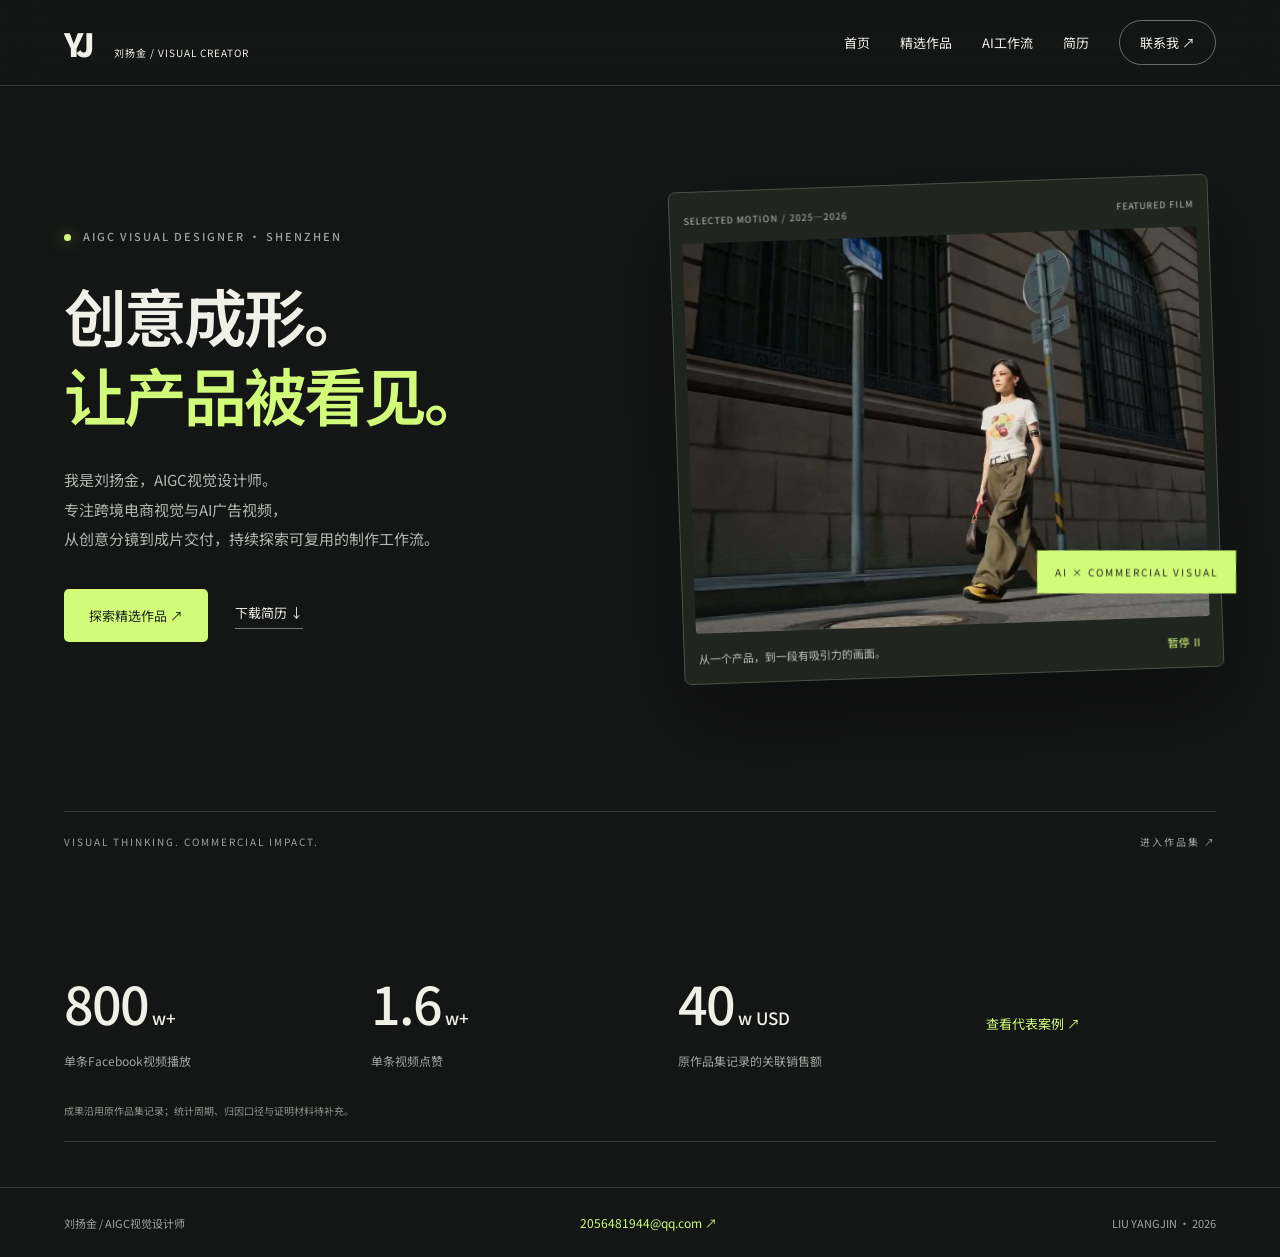
==== commit c2b34fba: "Update portfolio pages, resume and featured fashion video" ====
--- a/liu-yangjin-portfolio-site/index.html
+++ b/liu-yangjin-portfolio-site/index.html
@@ -1,407 +1,3 @@
-<!doctype html>
-<html lang="zh-CN">
-<head>
-  <meta charset="UTF-8">
-  <meta name="viewport" content="width=device-width, initial-scale=1.0">
-  <title>刘扬金 | AIGC视觉设计师作品集</title>
-  <meta name="description" content="刘扬金 AIGC视觉设计师、AI视频创作、AI广告素材设计、短视频创意制作简历与作品集。">
-  <link rel="stylesheet" href="./portfolio.css">
-</head>
-<body>
-  <header class="site-header">
-    <a class="brand" href="#home" data-page-link="home">
-      <span class="brand-word">YJ.</span>
-      <span class="brand-stack"><b>刘扬金</b><small>AIGC VISUAL CREATOR</small></span>
-    </a>
-    <nav class="nav">
-      <button type="button" data-page-link="home">首页</button>
-      <button type="button" data-page-link="resume">简历</button>
-      <button type="button" data-page-link="work">作品集</button>
-      <button type="button" data-page-link="ai-projects">AI项目</button>
-      <a href="./assets_resume.pdf" target="_blank" rel="noreferrer">PDF</a>
-    </nav>
-  </header>
+<!doctype html><html lang="zh-CN"><head><meta charset="UTF-8"><meta name="viewport" content="width=device-width,initial-scale=1"><title>首页 · 刘扬金</title><meta name="description" content="刘扬金的商业视觉、AI广告视频与创意工作流作品集"><link rel="stylesheet" href="style.css"></head><body><header><a class="logo" href="index.html" aria-current="page">YJ<span>刘扬金 / VISUAL CREATOR</span></a><nav><a href="index.html">首页</a><a href="work.html">精选作品</a><a href="workflow.html">AI工作流</a><a href="resume.html">简历</a><a class="contact" href="mailto:2056481944@qq.com">联系我 ↗</a></nav></header><main><section class="hero" id="home"><div class="hero-copy"><p class="eyebrow"><i></i> AIGC VISUAL DESIGNER · SHENZHEN</p><h1>创意成形。<br><span>让产品被看见。</span></h1><p class="intro">我是刘扬金，AIGC视觉设计师。<br>专注跨境电商视觉与AI广告视频，<br>从创意分镜到成片交付，持续探索可复用的制作工作流。</p><div class="actions"><a class="button lime" href="work.html">探索精选作品 ↗</a><a class="text-link" href="resume-20261008.pdf" target="_blank">下载简历 ↓</a></div></div><div class="hero-art"><div class="art-caption">SELECTED MOTION / 2025—2026 <span>FEATURED FILM</span></div><video muted loop playsinline autoplay poster="portfolio_media/home-fashion-poster.jpg"><source src="portfolio_media/fashion_ad_video.mp4"></video><div class="floating-tag">AI × COMMERCIAL VISUAL</div><div class="art-bottom"><span>从一个产品，到一段有吸引力的画面。</span><button id="hero-toggle" aria-label="暂停首屏视频">暂停 Ⅱ</button></div></div><div class="hero-foot"><span>VISUAL THINKING. COMMERCIAL IMPACT.</span><a href="work.html">进入作品集 ↗</a></div></section><section class="results reveal"><div><strong>800<span>w+</span></strong><p>单条Facebook视频播放</p></div><div><strong>1.6<span>w+</span></strong><p>单条视频点赞</p></div><div><strong>40<span>w USD</span></strong><p>原作品集记录的关联销售额</p></div><a href="work.html" data-case="0">查看代表案例 ↗</a><small>成果沿用原作品集记录；统计周期、归因口径与证明材料待补充。</small></section></main><footer class="page-footer"><span>刘扬金 / AIGC视觉设计师</span><a href="mailto:2056481944@qq.com">2056481944@qq.com ↗</a><span>LIU YANGJIN · 2026</span></footer><dialog id="case-dialog"><button class="close" aria-label="关闭案例">关闭 ×</button><div id="case-body"></div></dialog><script src="works.js"></script><script src="app.js"></script></body></html>
 
-  <main>
-    <section class="page is-active" data-page="home">
-      <div class="home-landing">
-        <div class="home-left">
-          <p class="home-index">01 — 个人简历 / PROFILE</p>
-          <h1>刘扬金</h1>
-          <div class="home-en">Yang Jin.</div>
-          <p class="home-role">AIGC视觉设计师｜AI视频创作｜AI广告素材设计｜AI工作流搭建</p>
-          <p class="home-slogan">把产品素材，<br>做成可投放资产。</p>
-          <button class="home-btn" type="button" data-page-link="work">查看作品集 <span>↗</span></button>
-        </div>
 
-        <div class="home-rule"></div>
-
-        <div class="home-right">
-          <p class="home-about">关于我</p>
-          <h2>让产品，被看见。<br>让内容，可复用。</h2>
-          <p>专注跨境电商广告素材、AI视频创作与商业视觉内容。能够从产品卖点拆解、脚本分镜、AI出图、AI视频生成到后期包装完成闭环，并尝试把高频流程沉淀成可复用的 AI 工具。</p>
-          <div class="home-capabilities">
-            <article><b>01 / Viral Creative</b><span>Facebook 爆款视频案例：800w+ 播放</span></article>
-            <article><b>02 / AI Production</b><span>图像、视频、包装、详情页素材生产</span></article>
-            <article><b>03 / Workflow Product</b><span>MuseFrame、RAG助手、自动化出图流程</span></article>
-          </div>
-        </div>
-      </div>
-    </section>
-
-    <section class="page" data-page="resume">
-      <div class="resume-hero">
-        <div>
-          <p class="kicker">AIGC Visual Designer</p>
-          <h1>刘扬金</h1>
-          <h2>AIGC视觉设计师｜AI视频创作｜AI广告素材设计｜AI工作流搭建</h2>
-          <p>专注跨境电商与短视频广告场景，覆盖产品卖点拆解、脚本分镜、AI出图、AI视频生成、后期包装、素材迭代与轻量 AI 工具搭建。</p>
-        </div>
-        <div class="resume-hero-actions">
-          <button class="primary-btn" type="button" data-page-link="work">查看作品集</button>
-          <a class="secondary-link" href="./assets_resume.pdf" target="_blank" rel="noreferrer">查看PDF简历</a>
-        </div>
-      </div>
-
-      <div class="resume-layout">
-        <aside class="resume-aside">
-          <h3>刘扬金</h3>
-          <p>AIGC视觉设计师</p>
-          <dl>
-            <dt>年龄</dt><dd>22岁</dd>
-            <dt>城市</dt><dd>深圳</dd>
-            <dt>邮箱</dt><dd>2056481944@qq.com</dd>
-            <dt>学历</dt><dd>大理大学｜视觉传达设计｜本科</dd>
-          </dl>
-        </aside>
-
-        <div class="resume-content">
-          <article class="resume-block">
-            <h3>个人优势</h3>
-            <p>专注跨境电商与短视频广告场景的 AIGC 内容创作，具备 AI 视频制作、广告素材设计、短视频创意策划与视觉包装能力。能够围绕产品卖点完成内容方向制定、脚本分镜、模型生成、后期包装、素材测试与成片交付，并能将高频生产流程沉淀成网页工具或 SOP 工作流。</p>
-          </article>
-
-          <article class="resume-block highlight-block">
-            <h3>重点案例</h3>
-            <p>主导制作 Facebook 跨境电商爆款视频素材，单条视频获得 800w+ 播放、1.6w+ 点赞，带来约 40w 美金销售额；后续围绕同一素材方向进行裂变迭代，视频组周期销售额约 100w 美金。</p>
-            <a href="https://www.facebook.com/100068731095744/posts/1209473628020329/" target="_blank" rel="noreferrer">查看 Facebook 案例链接</a>
-          </article>
-
-          <article class="resume-block">
-            <h3>工作经历</h3>
-            <div class="job">
-              <time>2025.11 - 至今</time>
-              <h4>深圳骏弘科技有限公司｜AI视频剪辑 / AIGC视觉设计师</h4>
-              <p>负责跨境电商产品 AI 视频创意策划、脚本拆解、画面生成、后期剪辑与成片交付，服务 TikTok、Facebook、独立站及跨境平台内容场景；持续搭建生图、生视频、视频拆解与素材生产相关 AI 工作流。</p>
-            </div>
-            <div class="job">
-              <time>2025.07 - 2025.10</time>
-              <h4>深圳志会嘉科技有限公司｜AI设计师</h4>
-              <p>负责 AI 图像生成、短视频制作及设计需求支持，参与 TikTok 平台视频剪辑与视觉包装，提升内容产出效率与创意表现。</p>
-            </div>
-            <div class="job">
-              <time>2024.09 - 2025.01</time>
-              <h4>深圳奥萨医药有限公司｜平面设计实习生</h4>
-              <p>参与医药及保健品相关视觉内容设计，输出宣传物料、海报、详情页及推广视觉，并参与夫莱特品牌视觉优化项目。</p>
-            </div>
-          </article>
-
-          <article class="resume-block">
-            <h3>专业技能</h3>
-            <div class="skill-grid">
-              <span>AI视频：即梦 / 可灵 / Veo / H3 / Wan / MiniMax</span>
-              <span>AI图片：Nano Banana / image2 / GPT Image 2.5</span>
-              <span>大模型：ChatGPT / Gemini / DeepSeek / Kimi</span>
-              <span>Agent：Codex / Coze / Flow / Lovart / 马维斯</span>
-              <span>后期设计：剪映 / Photoshop / Figma / ElevenLabs</span>
-              <span>进阶能力：API调用 / RAG知识库 / 本地大模型 / Ollama / GitHub / Render部署</span>
-            </div>
-          </article>
-        </div>
-      </div>
-    </section>
-
-    <section class="page" data-page="work">
-      <div class="section-head">
-        <p class="kicker">Portfolio</p>
-        <h2>作品集</h2>
-        <p>精选能够证明岗位能力的作品。点击卡片切换，视频可直接播放。</p>
-      </div>
-
-      <div class="showcase">
-        <button class="arrow prev" type="button" aria-label="上一个">‹</button>
-        <div class="showcase-main">
-          <article class="slide is-active">
-            <div class="media-frame is-vertical">
-              <video controls preload="metadata" poster="./portfolio_media/facebook_viral_thumb.jpg">
-                <source src="./portfolio_media/facebook_viral_case.mp4" type="video/mp4">
-              </video>
-            </div>
-            <div class="slide-copy">
-              <p class="kicker">Facebook Case</p>
-              <h3>Facebook 爆款视频案例</h3>
-              <p>主导制作的跨境电商广告视频案例，单条视频获得 800w+ 播放、1.6w+ 点赞，带来约 40w 美金销售额；后续围绕同一素材方向裂变迭代，视频组周期销售额约 100w 美金。</p>
-              <div class="tags"><span>Facebook</span><span>800w+ 播放</span><span>1.6w+ 点赞</span><span>40w 美金销售额</span></div>
-            </div>
-          </article>
-
-          <article class="slide">
-            <div class="media-frame is-vertical">
-              <video controls preload="metadata" poster="./portfolio_media/ai_tech_product_0921_thumb.jpg">
-                <source src="./portfolio_media/ai_tech_product_0921.mp4" type="video/mp4">
-              </video>
-            </div>
-            <div class="slide-copy">
-              <p class="kicker">AI Product Video</p>
-              <h3>AI科技产品概念视频</h3>
-              <p>科技产品方向的AI视频案例，重点展示产品结构拆解、空间层次、机械细节和科技感镜头语言，适合消费电子、智能硬件、3C产品视觉展示。</p>
-              <div class="tags"><span>AI视频</span><span>科技产品</span><span>结构拆解</span><span>3C视觉</span></div>
-            </div>
-          </article>
-
-          <article class="slide">
-            <div class="media-frame is-vertical">
-              <video controls preload="metadata" poster="./portfolio_media/fashion_model_showcase_0921_thumb.jpg">
-                <source src="./portfolio_media/fashion_model_showcase_0921.mp4" type="video/mp4">
-              </video>
-            </div>
-            <div class="slide-copy">
-              <p class="kicker">AI Fashion Video</p>
-              <h3>服装AI模特短视频</h3>
-              <p>服装商业短视频案例，重点展示AI人物呈现、服装动态、穿搭氛围和社媒短视频画面感，可用于服装品牌、跨境店铺和广告素材测试。</p>
-              <div class="tags"><span>服装广告</span><span>AI模特</span><span>人物展示</span><span>短视频素材</span></div>
-            </div>
-          </article>
-
-          <article class="slide">
-            <div class="media-frame">
-              <video controls preload="metadata" poster="./portfolio_media/commercial_ad_thumb.jpg">
-                <source src="./portfolio_media/commercial_ad_video.mp4" type="video/mp4">
-              </video>
-            </div>
-            <div class="slide-copy">
-              <p class="kicker">Commercial Video</p>
-              <h3>商业广告动态视频</h3>
-              <p>展示商品质感、镜头运动和场景氛围，适合用于跨境广告素材、社媒展示和产品视觉包装。</p>
-              <div class="tags"><span>商业广告</span><span>AI视频</span><span>商品质感</span></div>
-            </div>
-          </article>
-
-          <article class="slide">
-            <div class="media-frame">
-              <video controls preload="metadata" poster="./portfolio_media/electronics_ad_thumb.jpg">
-                <source src="./portfolio_media/electronics_ad_video.mp4" type="video/mp4">
-              </video>
-            </div>
-            <div class="slide-copy">
-              <p class="kicker">Electronics Video</p>
-              <h3>电子产品商业广告视频</h3>
-              <p>耳机类电子产品广告视频，体现消费电子产品的材质、科技感、镜头节奏和产品识别度。</p>
-              <div class="tags"><span>电子产品</span><span>科技感</span><span>AI视频</span></div>
-            </div>
-          </article>
-
-          <article class="slide">
-            <div class="media-frame">
-              <video controls preload="metadata" poster="./portfolio_media/fashion_ad_thumb.jpg">
-                <source src="./portfolio_media/fashion_ad_video.mp4" type="video/mp4">
-              </video>
-            </div>
-            <div class="slide-copy">
-              <p class="kicker">Fashion Video</p>
-              <h3>服装商业广告视频</h3>
-              <p>服装商业广告方向案例，强调模特气质、服装动态、品牌感和社媒短视频画面吸引力。</p>
-              <div class="tags"><span>服装广告</span><span>模特动态</span><span>品牌感</span></div>
-            </div>
-          </article>
-
-          <article class="slide">
-            <div class="media-frame is-vertical">
-              <video controls preload="metadata" poster="./portfolio_media/fashion_model_extra_0921_thumb.jpg">
-                <source src="./portfolio_media/fashion_model_extra_0921.mp4" type="video/mp4">
-              </video>
-            </div>
-            <div class="slide-copy">
-              <p class="kicker">Fashion Supplement</p>
-              <h3>服装人物展示补充</h3>
-              <p>补充型服装人物视频，用于展示真人感口播、服装上身效果和轻量化社媒内容形态，适合作为服装类素材矩阵的辅助案例。</p>
-              <div class="tags"><span>补充作品</span><span>服装展示</span><span>人物口播感</span></div>
-            </div>
-          </article>
-
-          <article class="slide">
-            <div class="media-frame grid-frame">
-              <img src="./portfolio_media/sop_detail_01.png" alt="详情页出图">
-              <img src="./portfolio_media/sop_detail_02.png" alt="详情页出图">
-              <img src="./portfolio_media/sop_detail_03.png" alt="详情页出图">
-              <img src="./portfolio_media/sop_detail_04.png" alt="详情页出图">
-            </div>
-            <div class="slide-copy">
-              <p class="kicker">Workflow Output</p>
-              <h3>AI自动化详情页出图 SOP</h3>
-              <p>基于产品卖点、人群痛点和使用场景批量生成详情页视觉、卖点图和广告测试素材。</p>
-              <div class="tags"><span>批量出图</span><span>详情页视觉</span><span>SOP工作流</span></div>
-            </div>
-          </article>
-
-          <article class="slide">
-            <div class="media-frame">
-              <video controls preload="metadata" poster="./portfolio_media/watergun_thumb.jpg">
-                <source src="./portfolio_media/watergun_mix_web.mp4" type="video/mp4">
-              </video>
-            </div>
-            <div class="slide-copy">
-              <p class="kicker">Water Gun Video</p>
-              <h3>水枪广告视频案例</h3>
-              <p>之前完成的水枪产品广告视频，保留作为早期短视频素材案例，用于展示产品卖点、场景冲突和成片包装能力。</p>
-              <div class="tags"><span>产品广告</span><span>短视频素材</span><span>水枪案例</span></div>
-            </div>
-          </article>
-        </div>
-        <button class="arrow next" type="button" aria-label="下一个">›</button>
-      </div>
-
-      <div class="work-picker">
-        <button class="is-active" type="button" data-slide="0"><img src="./portfolio_media/facebook_viral_thumb.jpg" alt=""><span>Facebook爆款案例</span></button>
-        <button type="button" data-slide="1"><img src="./portfolio_media/ai_tech_product_0921_thumb.jpg" alt=""><span>AI科技产品</span></button>
-        <button type="button" data-slide="2"><img src="./portfolio_media/fashion_model_showcase_0921_thumb.jpg" alt=""><span>服装AI模特</span></button>
-        <button type="button" data-slide="3"><img src="./portfolio_media/commercial_ad_thumb.jpg" alt=""><span>商业广告视频</span></button>
-        <button type="button" data-slide="4"><img src="./portfolio_media/electronics_ad_thumb.jpg" alt=""><span>电子产品视频</span></button>
-        <button type="button" data-slide="5"><img src="./portfolio_media/fashion_ad_thumb.jpg" alt=""><span>服装广告视频</span></button>
-        <button type="button" data-slide="6"><img src="./portfolio_media/fashion_model_extra_0921_thumb.jpg" alt=""><span>服装补充展示</span></button>
-        <button type="button" data-slide="7"><img src="./portfolio_media/sop_detail_01.png" alt=""><span>详情页出图SOP</span></button>
-        <button type="button" data-slide="8"><img src="./portfolio_media/watergun_thumb.jpg" alt=""><span>水枪视频案例</span></button>
-      </div>
-    </section>
-
-    <section class="page" data-page="ai-projects">
-      <div class="section-head split-head">
-        <div>
-          <p class="kicker">AI Projects</p>
-          <h2>AI项目落地</h2>
-        </div>
-        <p>这里展示的是可点开的 AI 工具与工作流项目，重点说明它们能解决什么业务问题，而不是堆概念。</p>
-      </div>
-
-      <div class="project-board">
-        <article class="project-card is-open">
-          <button class="project-trigger" type="button">
-            <span class="project-index">01</span>
-            <span>
-              <b>MuseFrame 生图生视频工作台</b>
-              <em>接入 Grsai API 的图片/视频生成工具</em>
-            </span>
-          </button>
-          <div class="project-detail">
-            <p>独立搭建网页工具，把 API Key、本地会话、文生图、图生图、文生视频、图生视频、首尾帧、多参考图、比例模型选择和作品库整合到一个可演示的生产工作台。</p>
-            <div class="project-grid">
-              <span>API调用</span>
-              <span>生图/生视频</span>
-              <span>多图参考</span>
-              <span>Render部署</span>
-            </div>
-          </div>
-        </article>
-
-        <article class="project-card">
-          <button class="project-trigger" type="button">
-            <span class="project-index">02</span>
-            <span>
-              <b>企业知识库问答助手</b>
-              <em>把 SOP、FAQ、产品资料接入问答助手</em>
-            </span>
-          </button>
-          <div class="project-detail">
-            <p>通过本地资料检索，让助手回答有来源、有依据的问题，适合公司内部 SOP 查询、运营培训、产品知识问答与复盘经验沉淀。</p>
-            <div class="project-grid">
-              <span>资料切分</span>
-              <span>语义检索</span>
-              <span>来源引用</span>
-              <span>RAG流程</span>
-            </div>
-          </div>
-        </article>
-
-        <article class="project-card">
-          <button class="project-trigger" type="button">
-            <span class="project-index">03</span>
-            <span>
-              <b>爆款视频拆解助手</b>
-              <em>爆款视频结构拆解、分镜复刻与 AI 提示词生成</em>
-            </span>
-          </button>
-          <div class="project-detail">
-            <p>用于拆解竞品爆款视频的痛点、卖点、黄金前三秒、镜头节奏、字幕口播和复刻提示词，服务短视频广告素材迭代。</p>
-            <div class="project-grid">
-              <span>视频上传分析</span>
-              <span>爆款逻辑拆解</span>
-              <span>分镜复刻方案</span>
-              <span>AI视频提示词</span>
-            </div>
-          </div>
-        </article>
-
-        <article class="project-card">
-          <button class="project-trigger" type="button">
-            <span class="project-index">04</span>
-            <span>
-              <b>AI广告脚本与分镜生成助手</b>
-              <em>从产品信息生成短视频脚本、镜头任务和素材方向</em>
-            </span>
-          </button>
-          <div class="project-detail">
-            <p>根据产品卖点、目标人群、平台和广告目标，输出脚本、分镜、镜头提示词、测试假设和落地页一致性建议。</p>
-            <div class="project-grid">
-              <span>产品图信息提取</span>
-              <span>脚本生成</span>
-              <span>镜头任务拆分</span>
-              <span>多版本素材测试</span>
-            </div>
-          </div>
-        </article>
-
-        <article class="project-card">
-          <button class="project-trigger" type="button">
-            <span class="project-index">05</span>
-            <span>
-              <b>跨境广告投放诊断助手</b>
-              <em>跨境 Facebook / TikTok 素材诊断与运营决策辅助</em>
-            </span>
-          </button>
-          <div class="project-detail">
-            <p>面向中国团队做海外跨境电商投放，帮助运营和投手从广告数据、素材疲劳、评论反馈、竞品情报中快速判断下一步动作。</p>
-            <div class="project-grid">
-              <span>数据录入与快速诊断</span>
-              <span>素材问题归因</span>
-              <span>优化动作建议</span>
-              <span>Facebook投放场景</span>
-            </div>
-          </div>
-        </article>
-
-        <article class="project-card">
-          <button class="project-trigger" type="button">
-            <span class="project-index">06</span>
-            <span>
-              <b>9图主图详情页自动化工作流</b>
-              <em>面向电商产品的主图、详情页、卖点图批量生成流程</em>
-            </span>
-          </button>
-          <div class="project-detail">
-            <p>基于产品图、卖点、人群和使用场景，快速生成 9 张主图/详情页方向图，用于电商上新、广告测试和素材批量生产。</p>
-            <div class="project-grid">
-              <span>产品信息整理</span>
-              <span>卖点视觉化</span>
-              <span>9图批量输出</span>
-              <span>详情页素材生产</span>
-            </div>
-          </div>
-        </article>
-      </div>
-    </section>
-
-  </main>
-
-  <script src="./portfolio.js"></script>
-</body>
-</html>
--- a/liu-yangjin-portfolio-site/style.css
+++ b/liu-yangjin-portfolio-site/style.css
@@ -0,0 +1,12 @@
+@import url('https://fonts.googleapis.com/css2?family=Noto+Sans+SC:wght@400;500;600;700;900&display=swap');
+:root{--bg:#141615;--fg:#f0f0e9;--muted:#9da49e;--line:#343934;--lime:#d2fb79}*{box-sizing:border-box}html{scroll-behavior:smooth;scroll-padding-top:90px}body{margin:0;background:var(--bg);color:var(--fg);font-family:'Noto Sans SC','Microsoft YaHei',sans-serif}a{color:inherit;text-decoration:none}button{font:inherit;cursor:pointer}button,a{ -webkit-tap-highlight-color:transparent}button:focus-visible,a:focus-visible{outline:2px solid var(--lime);outline-offset:6px}header{height:86px;padding:0 5%;display:flex;justify-content:space-between;align-items:center;position:sticky;top:0;z-index:10;background:#141615e8;backdrop-filter:blur(18px);border-bottom:1px solid var(--line)}.logo{font-weight:900;font-size:32px;letter-spacing:-3px}.logo span{font-size:10px;letter-spacing:1px;font-weight:400;margin-left:22px}nav{display:flex;gap:30px;align-items:center;font-size:13px}.contact{border:1px solid #687066;border-radius:30px;padding:12px 20px}.hero{padding:70px 5% 24px;display:grid;grid-template-columns:1.05fr 1fr;gap:45px;min-height:calc(100svh - 86px);align-items:center;overflow:hidden}.eyebrow{font-size:11px;letter-spacing:2px;color:var(--muted);font-weight:500}.eyebrow i{display:inline-block;width:7px;height:7px;border-radius:50%;background:var(--lime);margin-right:8px;box-shadow:0 0 15px #d2fb7980}h1{font-size:clamp(42px,4.9vw,80px);line-height:1.25;letter-spacing:-3px;font-weight:600;margin:32px 0}h1 span{color:var(--lime)}.intro{font-size:15px;line-height:1.95;color:#b0b7af}.actions{display:flex;gap:27px;align-items:center;margin-top:36px}.button{display:inline-flex;padding:17px 25px;border-radius:5px;align-items:center;font-size:13px}.lime{background:var(--lime);color:#1b2119}.dark{background:#181e18;color:#fff}.text-link{font-size:13px;border-bottom:1px solid #6f786e;padding-bottom:6px}.hero-art{position:relative;transform:rotate(-2deg);padding:12px;border:1px solid #495046;border-radius:7px;background:#20251f;box-shadow:0 35px 80px #0006;animation:arrive .9s ease both}.hero-art video{width:100%;height:390px;object-fit:cover;display:block;border-radius:3px}.art-caption,.art-bottom{display:flex;justify-content:space-between;align-items:center;font-size:9px;letter-spacing:1px;padding:10px 2px 16px;color:#bac3b6}.art-bottom{padding:16px 2px 4px;letter-spacing:0;font-size:11px}.art-bottom button{background:none;border:none;color:var(--lime);font-size:11px}.floating-tag{position:absolute;right:-16px;bottom:75px;background:var(--lime);color:#20261b;padding:14px 18px;transform:rotate(2deg);font-size:10px;letter-spacing:2px}.hero-foot{grid-column:1/-1;display:flex;justify-content:space-between;border-top:1px solid var(--line);padding-top:22px;font-size:10px;letter-spacing:2px;color:var(--muted);margin-top:35px}.results{margin:25px 5% 0;padding:40px 0 23px;border-bottom:1px solid var(--line);display:grid;grid-template-columns:repeat(3,1fr) .75fr;align-items:center}.results strong{font-size:52px;font-weight:500;letter-spacing:-2px}.results strong span{font-size:17px;letter-spacing:0;margin-left:4px}.results p{color:var(--muted);font-size:12px}.results>a{font-size:13px;color:var(--lime)}.results small{grid-column:1/-1;color:#899187;font-size:10px;margin-top:22px}.section{padding:95px 5%}.section-title{display:flex;justify-content:space-between;align-items:end;gap:30px;margin-bottom:40px}h2{font-size:clamp(32px,4vw,60px);font-weight:500;letter-spacing:-2px;margin:17px 0 0}.section-title>p{font-size:13px;color:var(--muted);line-height:1.9}.filters{display:flex;gap:24px;margin-bottom:27px}.filters button{border:0;background:none;color:var(--muted);padding:10px 0;font-size:13px}.filters button.active{color:var(--lime);border-bottom:1px solid var(--lime)}sup{font-size:9px}.work-grid{display:grid;grid-template-columns:repeat(2,1fr);gap:40px 28px}.work-card{display:block;width:100%;text-align:left;background:none;color:inherit;border:0;padding:0}.work-card:first-child{grid-column:1/-1}.work-media{aspect-ratio:16/10;position:relative;overflow:hidden;background:#252a25;border-radius:4px}.work-card:first-child .work-media{aspect-ratio:2.5}.work-media img,.work-media video{width:100%;height:100%;object-fit:cover;transition:transform .7s ease,opacity .4s}.work-media video{position:absolute;inset:0;opacity:0}.work-card:hover video{opacity:1}.work-card:hover img{transform:scale(1.04)}.work-card:first-child img{object-fit:contain;background:#252c26}.work-media .view{position:absolute;right:20px;bottom:20px;background:var(--lime);color:#1a2118;padding:12px 15px;font-size:12px;border-radius:30px}.work-label{display:flex;justify-content:space-between;align-items:center;padding-top:17px}.work-label h3{font-size:19px;font-weight:500;margin:0}.work-label small{color:var(--muted);font-size:10px}.work-label>span{font-size:23px}.workflow{background:#1e241d;border-top:1px solid var(--line)}.pipeline{display:flex;align-items:center;gap:20px;border-bottom:1px solid #414a3e;padding:10px 0 27px}.pipeline button{flex:1;background:none;color:#9ba996;border:1px solid #46513f;border-radius:5px;padding:20px 10px;font-size:13px}.pipeline button.active{background:var(--lime);color:#20291a;border-color:var(--lime)}.pipeline>span{color:#6c7865}.stage-detail{min-height:130px;display:flex;gap:60px;align-items:center;padding:28px 0}.stage-detail h3{font-size:24px;font-weight:500;min-width:180px}.stage-detail p{font-size:14px;line-height:1.9;color:#b0b9aa;max-width:700px}.flows{font-size:10px;letter-spacing:2px;color:var(--muted);margin:30px 0 16px}.flow-card{border-top:1px solid #45503f}.flow-card summary{display:flex;align-items:center;gap:25px;cursor:pointer;padding:24px 0;list-style:none}.flow-card summary::-webkit-details-marker{display:none}.flow-card summary>span{font-size:12px;color:#809173}.flow-card h3{font-size:20px;font-weight:400;margin:0;flex:1}.flow-card summary>b{font-weight:400;color:var(--lime)}.flow-card[open] summary>b{transform:rotate(45deg)}.flow-card>p{margin:0 0 28px 42px;color:#b0b9aa;max-width:800px;font-size:14px;line-height:1.9}.project-note{font-size:11px;color:#8d9a85;margin-top:30px}.resume{background:#eeeFE8;color:#1b211b}.resume .eyebrow{color:#747d70}.resume-role{display:block;font-size:19px;letter-spacing:0;margin-top:10px}.resume-grid{display:grid;grid-template-columns:1fr 2fr;gap:80px;margin-top:65px}.resume-lead{font-size:26px;line-height:1.55;font-weight:500;margin-top:0}dt{font-size:11px;color:#788171;margin-top:25px}dd{margin:7px 0;font-size:13px}.resume aside .text-link{display:inline-block;margin-top:25px}.resume h3{font-size:15px;font-weight:600}.job{border-top:1px solid #cbd0c4;padding:25px 0}.job time{font-size:11px;color:#74816b}.job h4{font-size:17px;font-weight:500;margin:12px 0}.job p,.skills p{font-size:13px;line-height:1.9;color:#616b5c}.skills-heading{margin-top:35px}.skills{display:grid;gap:12px}.skills article{padding:18px 20px;background:#e2e5da;border-radius:4px}.skills b{font-size:13px}.skills p{margin:8px 0 0}footer{padding:80px 5% 25px}footer h2{line-height:1.4}footer>a{display:inline-block;font-size:20px;color:var(--lime);margin-top:32px}footer>div{display:flex;justify-content:space-between;font-size:10px;color:var(--muted);border-top:1px solid var(--line);padding-top:24px;margin-top:80px}dialog{width:min(1100px,94vw);max-height:90vh;border:1px solid #525e49;border-radius:8px;background:#1b211b;color:var(--fg);padding:45px;overscroll-behavior:contain}dialog::backdrop{background:#000c;backdrop-filter:blur(8px)}.close{position:sticky;top:0;float:right;background:var(--lime);color:#192116;border:0;border-radius:30px;padding:10px 18px;z-index:2}.case-video{width:100%;max-height:55vh;display:block;background:#090b09;margin-top:25px}.case-images{display:grid;grid-template-columns:1fr 1fr;gap:12px}.case-images img{width:100%}.case-desc{font-size:14px;line-height:1.9;color:#b6c0b0;max-width:800px}.case-info{display:grid;grid-template-columns:1fr 1fr;gap:25px;border-top:1px solid var(--line);margin-top:30px;padding-top:20px}.case-info h3{font-size:15px}.case-info p{font-size:13px;line-height:1.9;color:#aeb9a6}.reveal{animation:arrive .6s ease both}.work-card{animation:arrive .5s ease both}@keyframes arrive{from{opacity:0;translate:0 18px}to{opacity:1;translate:0 0}}@media(max-width:800px){header{padding:0 6%;height:72px}.logo span{display:none}nav{gap:15px;font-size:11px}.contact{padding:8px 11px}.hero{grid-template-columns:1fr;padding:40px 6% 20px;gap:35px}.hero h1{font-size:44px;letter-spacing:-2px}.hero-art{margin:0 6px}.hero-art video{height:290px}.hero-foot{margin-top:0;font-size:8px;letter-spacing:1px}.results{grid-template-columns:repeat(3,1fr);gap:15px}.results strong{font-size:30px}.results strong span{font-size:11px}.results p{font-size:10px}.results>a{grid-column:1/-1;margin-top:15px}.section{padding:65px 6%}.section-title{display:block}.section-title>p{margin-top:20px}.work-grid{gap:25px 15px}.work-card:first-child .work-media{aspect-ratio:16/10}.work-label h3{font-size:13px}.work-label small{font-size:8px}.work-media .view{font-size:10px;padding:8px;right:9px;bottom:9px}.filters{gap:19px}.filters button{font-size:11px}.pipeline{display:grid;grid-template-columns:1fr 1fr;gap:10px}.pipeline>span{display:none}.pipeline button{padding:16px 8px}.stage-detail{display:block;padding:15px 0;min-height:170px}.stage-detail h3{font-size:22px}.flow-card h3{font-size:15px}.flow-card summary{gap:14px}.resume-grid{grid-template-columns:1fr;gap:40px;margin-top:35px}.resume aside{padding-bottom:30px;border-bottom:1px solid #cbd0c4}footer>div{gap:15px;flex-wrap:wrap}dialog{padding:22px}.case-info{grid-template-columns:1fr}.actions{gap:16px}.text-link{font-size:11px}}@media(prefers-reduced-motion:reduce){html{scroll-behavior:auto}*,*::before,*::after{animation:none!important;transition:none!important}}
+
+/* Separate pages */
+nav a[aria-current="page"]{color:var(--lime);position:relative}nav a[aria-current="page"]::after{content:"";position:absolute;left:0;right:0;bottom:-12px;height:2px;background:var(--lime)}
+.page-footer{padding:26px 5%;display:flex;justify-content:space-between;align-items:center;gap:20px;border-top:1px solid var(--line);color:var(--muted);font-size:11px}.page-footer>a{margin:0;font-size:12px}.results{margin-bottom:45px}body:has(#resume){background:#eeefe8}body:has(#resume) .page-footer{background:#141615}body:has(#work) .section,body:has(#workflow) .section{min-height:calc(100vh - 170px)}
+@media(max-width:800px){nav{gap:12px}.contact{display:none}.page-footer{flex-wrap:wrap;font-size:10px}.page-footer>a{font-size:11px}}
+.cinema{padding:35px 5% 40px;overflow:hidden}.cinema-heading{display:flex;align-items:center;justify-content:space-between}.cinema-heading h1{font-size:clamp(30px,3.1vw,48px);margin:12px 0 24px;letter-spacing:-1.5px}.cinema-heading button,.cinema-tools button{border:1px solid #424b40;background:transparent;color:#d2dacb;border-radius:30px;padding:11px 17px;font-size:11px}.cinema-heading button:hover,.cinema-tools button:hover{border-color:var(--lime);color:var(--lime)}.cinema-filters{display:flex;gap:25px;align-items:center;margin-bottom:24px}.cinema-filters button{background:none;border:0;color:var(--muted);padding:7px 0;font-size:12px}.cinema-filters button.active{color:var(--lime);border-bottom:1px solid var(--lime)}.cinema-filters>span{margin-left:auto;font-size:10px;color:#7c8876}.cinema-stage{position:relative;display:grid;grid-template-columns:15% 1fr 15%;gap:22px;align-items:center;perspective:1100px;min-height:350px}.side-shot{height:260px;position:relative;overflow:hidden;background:#222b20;border:1px solid #3d4639;color:#dce1d7;border-radius:5px;opacity:.46;padding:0;transition:transform .45s,opacity .45s}.side-shot img{width:100%;height:100%;object-fit:cover}.side-shot span{position:absolute;bottom:0;left:0;right:0;background:linear-gradient(transparent,#000d);padding:45px 10px 14px;font-size:10px}.side-shot:first-child{transform:rotateY(22deg) scale(.95);transform-origin:right}.side-shot:last-child{transform:rotateY(-22deg) scale(.95);transform-origin:left}.side-shot:hover{opacity:.9;transform:rotateY(0) scale(1)}.side-shot:disabled{opacity:.15;cursor:default}#cinema-screen{height:clamp(320px,43vh,520px);position:relative;overflow:hidden;border:1px solid #47523e;border-radius:7px;background:radial-gradient(ellipse at center,#303e2a,#0b100a 75%);box-shadow:0 22px 65px #0007}.screen-shot{width:100%;height:100%}.screen-shot img,.screen-shot video{display:block;width:100%;height:100%;object-fit:contain}.screen-shot.from-right{animation:screenIn .65s cubic-bezier(.2,.8,.2,1)}.screen-shot.from-left{animation:screenBack .65s cubic-bezier(.2,.8,.2,1)}.screen-play{position:absolute;bottom:18px;left:50%;transform:translateX(-50%);border:1px solid #d2fb7940;border-radius:30px;background:#14200edb;color:var(--lime);font-size:11px;padding:13px 21px;backdrop-filter:blur(14px);white-space:nowrap;box-shadow:0 5px 20px #0005}.screen-index{position:absolute;top:16px;left:17px;color:#f0f6e8;background:#0007;border-radius:4px;padding:7px 10px;letter-spacing:2px;font-size:9px}.cinema-meta{margin:26px calc(15% + 22px) 30px;display:flex;justify-content:space-between;align-items:center;gap:20px}.cinema-meta h2{font-size:23px;letter-spacing:-.5px;margin:9px 0}.cinema-meta p{font-size:11px;color:var(--muted);margin:0;line-height:1.6}#cinema-category{font-size:8px;letter-spacing:1.8px;color:var(--lime)}.cinema-tools{display:flex;align-items:center;gap:10px;flex-wrap:wrap;justify-content:flex-end}.cinema-arrows{display:flex;align-items:center;gap:14px}.cinema-arrows button{border:0;background:#283121;border-radius:50%;padding:0;width:32px;height:32px;font-size:17px}.cinema-arrows span{font-size:10px;letter-spacing:1px;color:#95a38c}.strip-heading{display:flex;justify-content:space-between;border-top:1px solid var(--line);padding-top:17px;margin-bottom:13px;font-size:9px;letter-spacing:1px;color:#88977f}#filmstrip{display:flex;gap:12px;overflow-x:auto;padding:3px 2px 14px;scrollbar-width:thin;scrollbar-color:#536347 transparent;scroll-snap-type:x mandatory}#filmstrip button{flex:0 0 136px;padding:0;background:none;border:0;text-align:left;color:#8e9b86;scroll-snap-align:center}#filmstrip button>div{height:76px;border:1px solid #3e4838;border-radius:4px;overflow:hidden;position:relative;transition:transform .3s,border-color .3s}#filmstrip img{width:100%;height:100%;object-fit:cover;transition:transform .4s}#filmstrip button.selected>div{border:2px solid var(--lime)}#filmstrip button.selected{color:var(--lime)}#filmstrip button:hover img{transform:scale(1.09)}#filmstrip button>div>span{position:absolute;top:5px;left:6px;font-size:8px;background:#000a;color:white;padding:2px 4px}#filmstrip p{font-size:10px;margin:8px 0 0;white-space:nowrap;overflow:hidden;text-overflow:ellipsis}#overview:not([hidden]){display:grid;grid-template-columns:repeat(3,1fr);gap:18px;margin-top:25px}#overview button{padding:0;border:1px solid #394431;background:#1e261b;color:#d8e0d0;text-align:left;border-radius:4px;overflow:hidden}#overview img{width:100%;height:150px;object-fit:cover}#overview span{display:block;padding:13px;font-size:12px}@keyframes screenIn{from{opacity:.3;transform:translateX(65px) scale(.93)}to{opacity:1;transform:none}}@keyframes screenBack{from{opacity:.3;transform:translateX(-65px) scale(.93)}to{opacity:1;transform:none}}@media(max-width:800px){.cinema{padding:24px 5%}.cinema-heading h1{font-size:28px}.cinema-heading .eyebrow{font-size:8px;letter-spacing:1px}.cinema-heading button{font-size:10px;padding:9px 12px}.cinema-filters{gap:18px;margin-bottom:18px}.cinema-filters button{font-size:10px}.cinema-filters>span{display:none}.cinema-stage{grid-template-columns:5% 1fr 5%;gap:9px;min-height:0;margin:0 -3%}.side-shot{height:240px}.side-shot span{display:none}#cinema-screen{height:400px}.cinema-meta{margin:22px 0;display:block}.cinema-meta h2{font-size:22px}.cinema-tools{justify-content:space-between;margin-top:18px;gap:8px}.cinema-tools button{font-size:10px;padding:9px 13px}.cinema-arrows{gap:9px}.cinema-arrows button{width:28px;height:28px;padding:0}.strip-heading{margin-top:25px}#filmstrip button{flex-basis:115px}#filmstrip button>div{height:68px}#overview:not([hidden]){grid-template-columns:1fr 1fr}#overview img{height:105px}}
+
+.cinema-meta>div:first-child{flex:1;min-width:0}.cinema-tools{max-width:270px}.cinema-meta h2{font-size:21px}@media(max-width:800px){.cinema-tools{max-width:none}}
+
+.recent-project{border-top:1px solid #cbd0c4;padding:20px 0}.recent-project h4{font-size:17px;font-weight:500;margin:0 0 8px}.recent-project small{font-size:10px;color:#6c7d5d}.recent-project p,.resume-summary p{font-size:13px;line-height:1.9;color:#616b5c}.recent-project a{font-size:11px;color:#445b35}.resume-summary{margin-bottom:28px}
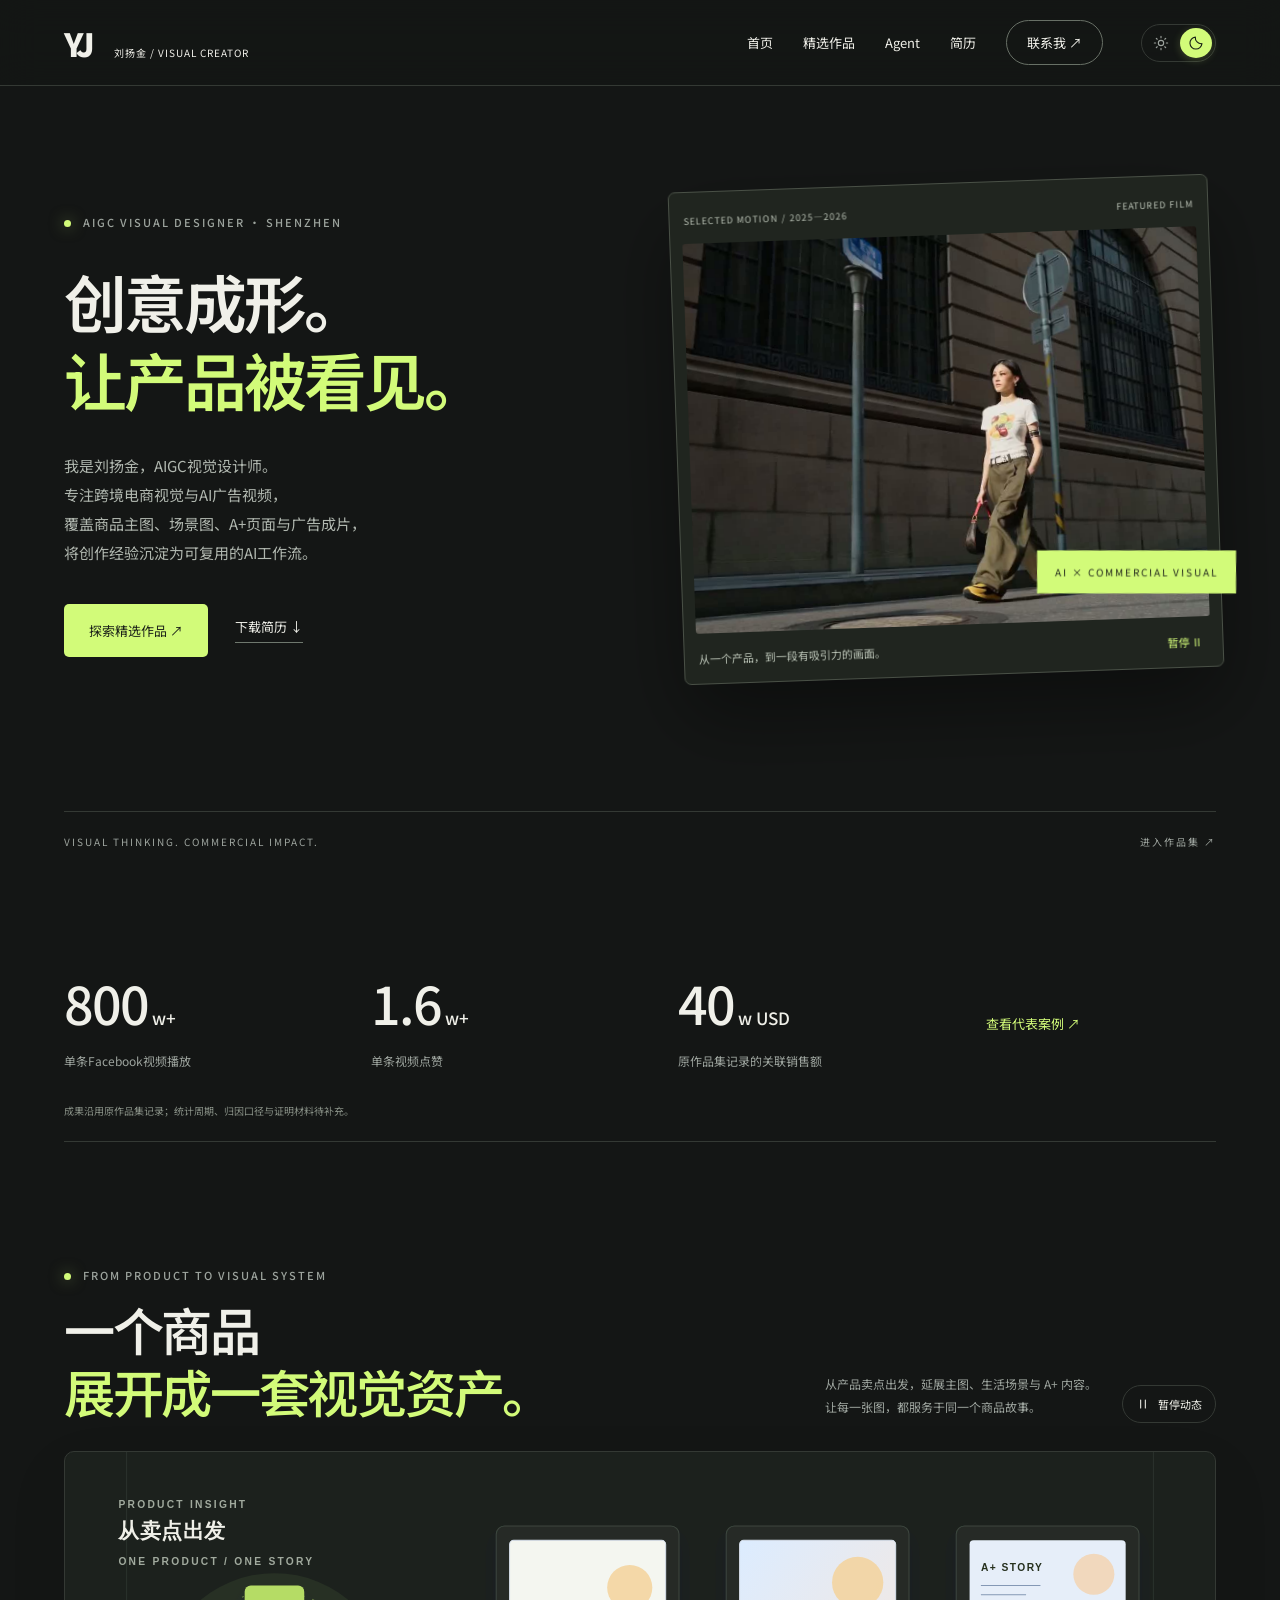
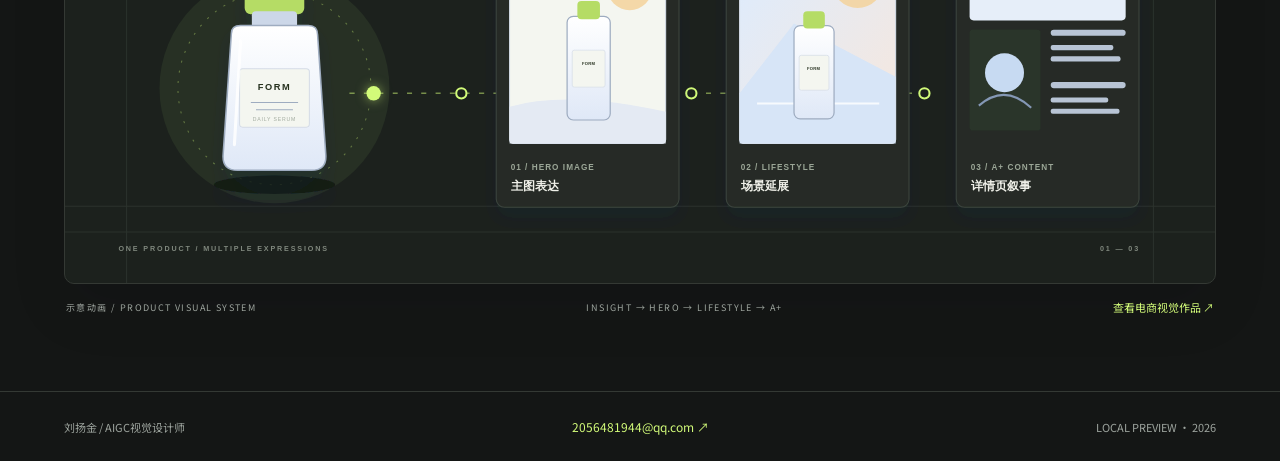
==== commit ef3aa9ca: "Update portfolio site and restored resume" ====
--- a/liu-yangjin-portfolio-site/index.html
+++ b/liu-yangjin-portfolio-site/index.html
@@ -1,3 +1,35 @@
-<!doctype html><html lang="zh-CN"><head><meta charset="UTF-8"><meta name="viewport" content="width=device-width,initial-scale=1"><title>首页 · 刘扬金</title><meta name="description" content="刘扬金的商业视觉、AI广告视频与创意工作流作品集"><link rel="stylesheet" href="style.css"></head><body><header><a class="logo" href="index.html" aria-current="page">YJ<span>刘扬金 / VISUAL CREATOR</span></a><nav><a href="index.html">首页</a><a href="work.html">精选作品</a><a href="workflow.html">AI工作流</a><a href="resume.html">简历</a><a class="contact" href="mailto:2056481944@qq.com">联系我 ↗</a></nav></header><main><section class="hero" id="home"><div class="hero-copy"><p class="eyebrow"><i></i> AIGC VISUAL DESIGNER · SHENZHEN</p><h1>创意成形。<br><span>让产品被看见。</span></h1><p class="intro">我是刘扬金，AIGC视觉设计师。<br>专注跨境电商视觉与AI广告视频，<br>从创意分镜到成片交付，持续探索可复用的制作工作流。</p><div class="actions"><a class="button lime" href="work.html">探索精选作品 ↗</a><a class="text-link" href="resume-20261008.pdf" target="_blank">下载简历 ↓</a></div></div><div class="hero-art"><div class="art-caption">SELECTED MOTION / 2025—2026 <span>FEATURED FILM</span></div><video muted loop playsinline autoplay poster="portfolio_media/home-fashion-poster.jpg"><source src="portfolio_media/fashion_ad_video.mp4"></video><div class="floating-tag">AI × COMMERCIAL VISUAL</div><div class="art-bottom"><span>从一个产品，到一段有吸引力的画面。</span><button id="hero-toggle" aria-label="暂停首屏视频">暂停 Ⅱ</button></div></div><div class="hero-foot"><span>VISUAL THINKING. COMMERCIAL IMPACT.</span><a href="work.html">进入作品集 ↗</a></div></section><section class="results reveal"><div><strong>800<span>w+</span></strong><p>单条Facebook视频播放</p></div><div><strong>1.6<span>w+</span></strong><p>单条视频点赞</p></div><div><strong>40<span>w USD</span></strong><p>原作品集记录的关联销售额</p></div><a href="work.html" data-case="0">查看代表案例 ↗</a><small>成果沿用原作品集记录；统计周期、归因口径与证明材料待补充。</small></section></main><footer class="page-footer"><span>刘扬金 / AIGC视觉设计师</span><a href="mailto:2056481944@qq.com">2056481944@qq.com ↗</a><span>LIU YANGJIN · 2026</span></footer><dialog id="case-dialog"><button class="close" aria-label="关闭案例">关闭 ×</button><div id="case-body"></div></dialog><script src="works.js"></script><script src="app.js"></script></body></html>
+<!doctype html><html lang="zh-CN"><head><meta charset="UTF-8"><meta name="viewport" content="width=device-width,initial-scale=1"><title>首页 · 刘扬金</title><meta name="description" content="刘扬金的商业视觉、AI广告视频与创意工作流作品集"><link rel="stylesheet" href="style.css"><link rel="stylesheet" href="portfolio-theme.css?v=nav-refresh-4"><link rel="stylesheet" href="home-motion.css?v=20261023-6"></head><body><header><a class="logo" href="index.html" aria-current="page">YJ<span>刘扬金 / VISUAL CREATOR</span></a><nav><a href="index.html">首页</a><a href="work.html">精选作品</a><a href="workflow.html">Agent</a><a href="resume.html">简历</a><a class="contact" href="mailto:2056481944@qq.com">联系我 ↗</a></nav></header><main><section class="hero" id="home"><div class="hero-copy"><p class="eyebrow"><i></i> AIGC VISUAL DESIGNER · SHENZHEN</p><h1>创意成形。<br><span>让产品被看见。</span></h1><p class="intro">我是刘扬金，AIGC视觉设计师。<br>专注跨境电商视觉与AI广告视频，<br>覆盖商品主图、场景图、A+页面与广告成片，<br>将创作经验沉淀为可复用的AI工作流。</p><div class="actions"><a class="button lime" href="work.html">探索精选作品 ↗</a><a class="text-link" href="resume-previous.pdf" target="_blank" rel="noopener">下载简历 ↓</a></div></div><div class="hero-art"><div class="art-caption">SELECTED MOTION / 2025—2026 <span>FEATURED FILM</span></div><video muted loop playsinline autoplay poster="portfolio_media/home-fashion-poster.jpg"><source src="portfolio_media/fashion_ad_video.mp4"></video><div class="floating-tag">AI × COMMERCIAL VISUAL</div><div class="art-bottom"><span>从一个产品，到一段有吸引力的画面。</span><button id="hero-toggle" aria-label="暂停首屏视频">暂停 Ⅱ</button></div></div><div class="hero-foot"><span>VISUAL THINKING. COMMERCIAL IMPACT.</span><a href="work.html">进入作品集 ↗</a></div></section><section class="results reveal"><div><strong>800<span>w+</span></strong><p>单条Facebook视频播放</p></div><div><strong>1.6<span>w+</span></strong><p>单条视频点赞</p></div><div><strong>40<span>w USD</span></strong><p>原作品集记录的关联销售额</p></div><a href="work.html" data-case="0">查看代表案例 ↗</a><small>成果沿用原作品集记录；统计周期、归因口径与证明材料待补充。</small></section><section class="home-motion" id="visual-system" aria-labelledby="visual-system-title">
+  <div class="home-motion-head">
+    <div><p class="eyebrow"><i></i> FROM PRODUCT TO VISUAL SYSTEM</p><h2 id="visual-system-title">一个商品<br><span>展开成一套视觉资产。</span></h2></div>
+    <div class="home-motion-aside"><p>从产品卖点出发，延展主图、生活场景与 A+ 内容。<br>让每一张图，都服务于同一个商品故事。</p><button class="motion-toggle" id="motion-toggle" type="button" aria-pressed="false" aria-label="暂停动画"><svg viewBox="0 0 24 24" aria-hidden="true"><path d="M8 5v14M16 5v14"/></svg><span>暂停动态</span></button></div>
+  </div>
+  <div class="home-motion-stage">
+    <svg class="motion-graphic motion-wide" viewBox="0 0 1120 420" role="img" aria-labelledby="motion-wide-title motion-wide-desc">
+      <title id="motion-wide-title">商品视觉从产品洞察延展至主图、生活场景与 A+ 页面</title><desc id="motion-wide-desc">一只精华瓶作为起点，蓝色动线依次连接三张视觉资产卡片。</desc>
+      <defs><linearGradient id="wide-jar" x2="0" y2="1"><stop stop-color="#fff"/><stop offset="1" stop-color="#dfe8f7"/></linearGradient><linearGradient id="wide-scene" x2="1" y2="1"><stop stop-color="#dcecff"/><stop offset="1" stop-color="#f7e7dc"/></linearGradient><filter id="wide-shadow" x="-30%" y="-30%" width="160%" height="170%"><feDropShadow dx="0" dy="10" stdDeviation="9" flood-color="#1b365e" flood-opacity=".13"/></filter></defs>
+      <rect class="motion-ground" width="1120" height="420" rx="12"/><path class="motion-grid" d="M0 345H1120M0 370H1120M60 0V420M1060 0V420"/>
+      <text class="motion-micro" x="52" y="55">PRODUCT INSIGHT</text><text class="motion-source-title" x="52" y="84">从卖点出发</text><text class="motion-micro" x="52" y="110">ONE PRODUCT / ONE STORY</text>
+      <circle class="motion-halo" cx="204" cy="230" r="112"/><circle class="motion-orbit" cx="204" cy="230" r="94"/>
+      <g class="motion-source" filter="url(#wide-shadow)"><ellipse class="motion-shadow" cx="204" cy="324" rx="59" ry="9"/><rect class="motion-cap" x="175" y="130" width="58" height="28" rx="6"/><rect class="motion-neck" x="182" y="155" width="44" height="18" rx="4"/><path class="motion-jar" d="M162 177Q162 169 171 169H237Q246 169 246 178L254 295Q255 310 240 310H168Q153 310 154 295Z"/><rect class="motion-label" x="170" y="211" width="68" height="57" rx="3"/><text class="motion-brand" x="204" y="232" text-anchor="middle">FORM</text><path class="motion-label-line" d="M181 244H227M186 251H222"/><text class="motion-brand-small" x="204" y="262" text-anchor="middle">DAILY SERUM</text><path class="motion-shine" d="M171 184L165 285"/></g>
+      <path class="motion-route" d="M277 235C330 235 345 235 386 235S433 235 451 235M451 235C510 235 534 235 610 235M610 235C735 235 760 235 837 235"/><circle class="motion-node" cx="386" cy="235" r="5"/><circle class="motion-node" cx="610" cy="235" r="5"/><circle class="motion-node" cx="837" cy="235" r="5"/><circle class="motion-particle" r="7"><animateMotion dur="7.2s" repeatCount="indefinite" path="M277 235C330 235 345 235 386 235S433 235 451 235M451 235C510 235 534 235 610 235M610 235C735 235 760 235 837 235"/></circle>
+      <g class="motion-output-card motion-card-one" filter="url(#wide-shadow)"><rect class="motion-card-bg" x="420" y="72" width="178" height="274" rx="8"/><rect class="motion-card-image" x="433" y="86" width="152" height="198" rx="4"/><circle class="motion-card-sun" cx="550" cy="132" r="22"/><path class="motion-card-floor" d="M433 248Q490 232 585 253V284H433Z"/><rect class="motion-mini-jar" x="489" y="160" width="42" height="101" rx="6"/><rect class="motion-mini-cap" x="499" y="145" width="22" height="18" rx="4"/><rect class="motion-mini-label" x="494" y="193" width="32" height="36" rx="2"/><text class="motion-mini-word" x="510" y="207" text-anchor="middle">FORM</text><text class="motion-card-index" x="434" y="310">01 / HERO IMAGE</text><text class="motion-card-name" x="434" y="329">主图表达</text></g>
+      <g class="motion-output-card motion-card-two" filter="url(#wide-shadow)"><rect class="motion-card-bg" x="644" y="72" width="178" height="274" rx="8"/><rect class="motion-scene-bg" x="657" y="86" width="152" height="198" rx="4"/><circle class="motion-scene-sun" cx="772" cy="127" r="25"/><path class="motion-scene-block" d="M657 235L710 167L809 219V284H657Z"/><path class="motion-scene-shelf" d="M674 245H793"/><rect class="motion-mini-jar" x="710" y="169" width="39" height="91" rx="6"/><rect class="motion-mini-cap" x="719" y="155" width="21" height="17" rx="4"/><rect class="motion-mini-label" x="715" y="198" width="29" height="34" rx="2"/><text class="motion-mini-word" x="729" y="212" text-anchor="middle">FORM</text><text class="motion-card-index" x="658" y="310">02 / LIFESTYLE</text><text class="motion-card-name" x="658" y="329">场景延展</text></g>
+      <g class="motion-output-card motion-card-three" filter="url(#wide-shadow)"><rect class="motion-card-bg" x="868" y="72" width="178" height="274" rx="8"/><rect class="motion-a-banner" x="881" y="86" width="152" height="78" rx="4"/><circle class="motion-a-orb" cx="1002" cy="119" r="20"/><text class="motion-a-title" x="892" y="116">A+ STORY</text><path class="motion-a-rule" d="M892 130H950M892 139H936"/><rect class="motion-a-block" x="881" y="173" width="69" height="98" rx="3"/><circle class="motion-a-photo" cx="915" cy="215" r="19"/><path class="motion-a-photo-line" d="M890 247Q915 225 941 249"/><rect class="motion-a-text" x="960" y="173" width="73" height="6" rx="3"/><rect class="motion-a-text" x="960" y="188" width="61" height="5" rx="2"/><rect class="motion-a-text" x="960" y="199" width="68" height="5" rx="2"/><rect class="motion-a-text" x="960" y="224" width="73" height="6" rx="3"/><rect class="motion-a-text" x="960" y="239" width="56" height="5" rx="2"/><rect class="motion-a-text" x="960" y="250" width="67" height="5" rx="2"/><text class="motion-card-index" x="882" y="310">03 / A+ CONTENT</text><text class="motion-card-name" x="882" y="329">详情页叙事</text></g>
+      <text class="motion-endnote" x="52" y="389">ONE PRODUCT  /  MULTIPLE EXPRESSIONS</text><text class="motion-endnote" x="1047" y="389" text-anchor="end">01 — 03</text>
+    </svg>
+    <svg class="motion-graphic motion-narrow" viewBox="0 0 390 510" role="img" aria-labelledby="motion-mobile-title motion-mobile-desc">
+      <title id="motion-mobile-title">一件商品展开成主图、场景图与 A+ 内容</title><desc id="motion-mobile-desc">护肤精华瓶连接三张小型商品视觉卡片。</desc>
+      <defs><linearGradient id="narrow-jar" x2="0" y2="1"><stop stop-color="#fff"/><stop offset="1" stop-color="#dfe8f7"/></linearGradient><linearGradient id="narrow-scene" x2="1" y2="1"><stop stop-color="#dcecff"/><stop offset="1" stop-color="#f7e7dc"/></linearGradient></defs>
+      <rect class="motion-ground" width="390" height="510" rx="10"/><path class="motion-grid" d="M0 286H390M0 455H390"/><text class="motion-micro" x="22" y="32">PRODUCT INSIGHT</text><text class="motion-source-title" x="22" y="55">从一件产品开始</text>
+      <circle class="motion-halo" cx="195" cy="151" r="80"/><circle class="motion-orbit" cx="195" cy="151" r="67"/>
+      <g class="motion-source"><ellipse class="motion-shadow" cx="195" cy="244" rx="39" ry="6"/><rect class="motion-cap" x="177" y="95" width="36" height="17" rx="4"/><rect class="motion-neck" x="181" y="110" width="28" height="12" rx="3"/><path class="motion-jar" d="M169 124Q169 119 175 119H215Q221 119 221 125L226 224Q227 236 216 236H174Q163 236 164 224Z"/><rect class="motion-label" x="174" y="151" width="42" height="48" rx="2"/><text class="motion-brand" x="195" y="169" text-anchor="middle">FORM</text><path class="motion-label-line" d="M181 178H209M184 184H206"/><text class="motion-brand-small" x="195" y="194" text-anchor="middle">SERUM</text><path class="motion-shine" d="M176 130L171 214"/></g>
+      <path class="motion-route" d="M195 249C195 282 195 287 195 315M51 315H339"/><circle class="motion-particle" r="6"><animateMotion dur="6s" repeatCount="indefinite" path="M195 249C195 282 195 287 195 315H51M195 315H339"/></circle>
+      <g class="motion-output-card motion-card-one"><rect class="motion-card-bg" x="16" y="328" width="108" height="133" rx="6"/><rect class="motion-card-image" x="24" y="337" width="92" height="86" rx="3"/><circle class="motion-card-sun" cx="100" cy="351" r="12"/><path class="motion-card-floor" d="M24 400Q60 389 116 402V423H24Z"/><rect class="motion-mini-jar" x="60" y="359" width="23" height="53" rx="4"/><rect class="motion-mini-cap" x="65" y="352" width="13" height="10" rx="2"/><text class="motion-card-index" x="24" y="440">01 / 主图</text></g>
+      <g class="motion-output-card motion-card-two"><rect class="motion-card-bg" x="141" y="328" width="108" height="133" rx="6"/><rect class="motion-scene-bg" x="149" y="337" width="92" height="86" rx="3"/><circle class="motion-scene-sun" cx="224" cy="350" r="13"/><path class="motion-scene-block" d="M149 398L183 361L241 390V423H149Z"/><rect class="motion-mini-jar" x="178" y="365" width="22" height="53" rx="4"/><rect class="motion-mini-cap" x="183" y="358" width="12" height="9" rx="2"/><text class="motion-card-index" x="149" y="440">02 / 场景</text></g>
+      <g class="motion-output-card motion-card-three"><rect class="motion-card-bg" x="266" y="328" width="108" height="133" rx="6"/><rect class="motion-a-banner" x="274" y="337" width="92" height="37" rx="3"/><text class="motion-a-title" x="281" y="354">A+ STORY</text><path class="motion-a-rule" d="M281 363H318"/><rect class="motion-a-block" x="274" y="381" width="39" height="41" rx="2"/><circle class="motion-a-photo" cx="293" cy="399" r="9"/><rect class="motion-a-text" x="320" y="384" width="44" height="4" rx="2"/><rect class="motion-a-text" x="320" y="394" width="38" height="4" rx="2"/><rect class="motion-a-text" x="320" y="404" width="43" height="4" rx="2"/><text class="motion-card-index" x="274" y="440">03 / A+</text></g>
+      <text class="motion-endnote" x="22" y="489">ONE PRODUCT  /  THREE EXPRESSIONS</text><text class="motion-endnote" x="368" y="489" text-anchor="end">01—03</text>
+    </svg>
+  </div>
+  <div class="home-motion-foot"><span>示意动画 / PRODUCT VISUAL SYSTEM</span><span>INSIGHT → HERO → LIFESTYLE → A+</span><a href="images.html">查看电商视觉作品 ↗</a></div>
+</section></main><footer class="page-footer"><span>刘扬金 / AIGC视觉设计师</span><a href="mailto:2056481944@qq.com">2056481944@qq.com ↗</a><span>LOCAL PREVIEW · 2026</span></footer><dialog id="case-dialog"><button class="close" aria-label="关闭案例">关闭 ×</button><div id="case-body"></div></dialog><script src="works.js"></script><script src="app.js"></script><script src="portfolio-theme.js?v=nav-refresh-3"></script><script src="home-motion.js?v=20261023-1"></script></body></html>
 
-
--- a/liu-yangjin-portfolio-site/portfolio-theme.css
+++ b/liu-yangjin-portfolio-site/portfolio-theme.css
@@ -0,0 +1,56 @@
+:root{--theme-blue:#2559dc;--theme-ink:#171a20;--theme-paper:#f7f8fb;--theme-muted:#687180;--theme-line:#dce0e8;--theme-panel:#fff;--theme-button:#eef2fc}.theme-switch{display:flex;align-items:center;gap:4px;border:1px solid #9299a4;border-radius:999px;padding:3px;margin-left:4px;color:inherit;font-size:10px;white-space:nowrap}.theme-switch>span{padding:0 7px;color:var(--muted);font-size:9px}.theme-switch a{padding:7px 11px;border-radius:999px;transition:background .25s,color .25s,transform .25s}.theme-switch a:hover{transform:scale(1.04)}.theme-switch a[aria-pressed=true]{background:var(--lime);color:#182018;font-weight:600}.theme-light .theme-switch a[aria-pressed=true]{background:var(--theme-blue);color:white}.theme-light{--bg:#f7f8fb;--fg:#171a20;--muted:#687180;--line:#dce0e8;--lime:#2559dc;color-scheme:light;background:#f7f8fb;color:#171a20}.theme-light header{background:#fffffff0;border-color:#dce0e8}.theme-light .contact{border-color:#c4cad5}.theme-light .intro,.theme-light .art-caption,.theme-light .art-bottom{color:#5d6674}.theme-light .hero-art{background:white;border-color:#dce0e8;box-shadow:0 25px 70px #15284916}.theme-light .floating-tag,.theme-light .button.lime{background:#2559dc;color:white}.theme-light .dark{background:#e9edf5;color:#171a20}.theme-light .results{border-color:#dce0e8}.theme-light .results small,.theme-light .results p{color:#687180}.theme-light .section,.theme-light .cinema,.theme-light .tools-page{background:#f7f8fb}.theme-light .work-card,.theme-light .flow-card,.theme-light .project-switch button{background:white;color:#171a20;border-color:#dce0e8;box-shadow:0 8px 25px #1a28410a}.theme-light .work-media{background:#e9edf4}.theme-light .work-label small,.theme-light .filters button,.theme-light .flow-card p,.theme-light .flow-card summary>span{color:#687180}.theme-light .button,.theme-light .cinema button{color:#171a20}.theme-light nav a[aria-current=page]{color:#2559dc}body.theme-light nav a[aria-current=page]::after{background:#2559dc}.theme-light .page-footer{background:#f7f8fb;border-color:#dce0e8;color:#687180}.theme-light #case-dialog{background:white;color:#171a20;border:1px solid #dce0e8}.theme-light .case-desc,.theme-light .case-info p{color:#5d6674}.theme-light .close{background:#2559dc;color:white}.theme-light .cinema-heading button,.theme-light .cinema-tools button{border-color:#cbd1dc;color:#303743;background:#fff}.theme-light .cinema-heading button:hover,.theme-light .cinema-tools button:hover{border-color:#2559dc;color:#2559dc}.theme-light .cinema-filters button{color:#687180}.theme-light .cinema-filters button.active,.theme-light #cinema-category{color:#2559dc;border-color:#2559dc}.theme-light .cinema-filters>span,.theme-light .strip-heading,.theme-light #filmstrip button{color:#687180}.theme-light .side-shot{background:#edf0f5;border-color:#dce0e8;color:#303743}.theme-light #cinema-screen{background:#edf0f5;border-color:#dce0e8;box-shadow:0 18px 45px #14244014}.theme-light .screen-index{color:white}.theme-light .screen-play{background:#ffffffed;border-color:#2559dc55;color:#2559dc}.theme-light .cinema-arrows button{background:#e6ebf6;color:#171a20}.theme-light #filmstrip button.selected, .theme-light #filmstrip button.selected>div{color:#2559dc;border-color:#2559dc}.theme-light #overview button{background:white;border-color:#dce0e8;color:#171a20}.theme-light .resume{background:#f7f8fb}.theme-light .resume aside{border-color:#dce0e8}.theme-light .resume dl,.theme-light .resume-role,.theme-light .resume-lead{color:#394252}.theme-light .recent-project{border-color:#dce0e8}.theme-light .recent-project h4,.theme-light .resume-summary h3,.theme-light .resume h3{color:#171a20}.theme-light .recent-project small,.theme-light .recent-project a{color:#2559dc}.theme-light .recent-project p,.theme-light .resume-summary p,.theme-light .job p{color:#5d6674}.theme-light .job{border-color:#dce0e8}.theme-light .skills article{background:white;border-color:#dce0e8}.theme-light .skills p{color:#5d6674}.theme-light .project-switch{background:transparent}.theme-light .project-switch button{border-color:#cbd1dc}.theme-light .project-switch button[aria-selected=true]{background:#2559dc;color:white;border-color:#2559dc}.theme-light .mf-project{background:white;color:#171a20;box-shadow:0 12px 38px #14244010}.theme-light .mf-layout,.theme-light .mf-story,.theme-light .mf-contribution{color:#171a20}.theme-light .mf-story>p,.theme-light .mf-story li,.theme-light .mf-contribution p,.theme-light .tool-intro>p,.theme-light .tool-evidence p{color:#5d6674}.theme-light .mf-tabs{background:#f0f3f8;border-color:#dce0e8}.theme-light .mf-tabs button[aria-selected=true]{background:#2559dc;color:white}.theme-light .mf-display{border-color:#dce0e8}.theme-light .tool-evidence article{border-color:#dce0e8}.theme-light #mf-dialog{background:white;color:#171a20}.theme-light .mf-close{background:#2559dc;color:white}.theme-light .pipeline button{background:white;color:#171a20;border-color:#cbd1dc}.theme-light .pipeline button.active{background:#2559dc;color:white;border-color:#2559dc}.theme-light .stage-detail{border-color:#dce0e8}.theme-light .stage-detail p{color:#5d6674}
+.theme-dark.image-page{--theme-blue:#d2fb79;--theme-ink:#f0f0e9;--theme-paper:#141615;--theme-muted:#9da49e;--theme-line:#343934;--theme-panel:#1f241f;--theme-button:#293125;background:#141615;color:#f0f0e9}.theme-dark.image-page header{background:#141615ed;border-color:#343934}.theme-dark.image-page .contact{border-color:#687066}.theme-dark.image-page .folio-kicker,.theme-dark.image-page .browse-hint,.theme-dark.image-page .image-intro>div>p{color:#a1a99c}.theme-dark.image-page .image-tabs{border-color:#343934}.theme-dark.image-page .image-tabs a[aria-current]{background:#d2fb79;color:#151a12;border-color:#d2fb79}.theme-dark.image-page .image-tabs a:not([aria-current]){color:#e5e8e0}.theme-dark.image-page .stack-layer{background:#20251f;border-color:#20251f;box-shadow:0 18px 35px #0005}.theme-dark.image-page .stack-open{background:#151a13;color:#d2fb79}.theme-dark.image-page .card-label{border-color:#42483e}.theme-dark.image-page .card-label small,.theme-dark.image-page .card-label>span,.theme-dark.image-page .production-heading>p,.theme-dark.image-page .production li p,.theme-dark.image-page .production-note>span{color:#a4ad9c}.theme-dark.image-page .production,.theme-dark.image-page .production li,.theme-dark.image-page .image-footer{border-color:#343934}.theme-dark.image-page .production-note>p,.theme-dark.image-page .production li>span{color:#d2fb79}.theme-dark.image-page .production-note a{border-color:#79846d}.theme-dark.image-page dialog{background:#1b211b;color:#f0f0e9}.theme-dark.image-page .suite-toolbar{border-color:#42483e}.theme-dark.image-page .viewer-image{background:#10120f}.theme-dark.image-page .viewer-layout aside{color:#bec5ba}.theme-dark.image-page #suite-close,.theme-dark.image-page .viewer-controls button{background:#272e25;color:#f0f0e9;border-color:#455040}.theme-dark.image-page #suite-views button{background:#242b22;color:#d3dbcf;border-color:#46503e}.theme-dark.image-page #suite-views button[aria-pressed=true]{background:#d2fb79;color:#151a12;border-color:#d2fb79}.theme-dark.image-page #suite-original{color:#d2fb79}.theme-dark.image-page .viewer-caption{border-color:#42483e}
+.image-tabs{display:grid;grid-template-columns:1fr 1fr;gap:8px;border:0;margin:0 0 30px;padding:7px;background:#e9edf5;border-radius:9px;width:min(100%,620px)}.image-tabs a{min-height:58px;padding:14px 20px!important;display:flex;justify-content:center;align-items:center;border-radius:6px;border:1px solid transparent;font-weight:600;font-size:14px;transition:background .25s,color .25s,box-shadow .25s,transform .25s}.image-tabs a[aria-current]{background:#fff;border-color:#cbd3e2;box-shadow:0 2px 8px #14244018}.image-tabs a:not([aria-current]){color:#596273}.image-tabs a:hover{transform:translateY(-1px)}.theme-dark .image-tabs{background:#222722}.theme-dark .image-tabs a[aria-current]{background:#d2fb79;color:#151a12;border-color:#d2fb79;box-shadow:0 3px 12px #d2fb7933}.theme-dark .image-tabs a:not([aria-current]){color:#cbd2c7}.theme-dark .suite-card:focus-visible{outline-color:#d2fb79}.theme-light .suite-card:focus-visible{outline-color:#2559dc}.theme-light .theme-switch a[aria-current=true]{box-shadow:0 0 0 1px #2559dc}.theme-dark .theme-switch a[aria-current=true]{box-shadow:0 0 0 1px #d2fb79}
+@media(max-width:800px){.theme-switch{gap:0;margin-left:0}.theme-switch>span{display:none}.theme-switch a{padding:6px 8px;font-size:9px}.image-tabs a{min-height:56px;font-size:13px}.image-tabs{width:100%;margin-bottom:25px}}
+@media(prefers-reduced-motion:reduce){.theme-switch *, .image-tabs *{transition:none!important}}
+
+.theme-light.image-page .image-tabs a:not([aria-current]){color:#596273}.theme-dark.image-page .image-tabs a:not([aria-current]){color:#cbd2c7}
+.theme-light nav a[aria-current=page]::after{background:#2559dc}
+.theme-light .pipeline button:hover,.theme-light .project-switch button:hover{border-color:#2559dc}
+.theme-light .skills article{color:#171a20}
+
+.theme-light h1 span,.theme-light .tool-intro h1 span{color:#2559dc!important}.theme-dark.image-page nav a[aria-current=page]{color:#d2fb79}
+.theme-light .project-switch button[aria-selected=true]{background:#2559dc!important;color:#fff!important;border-color:#2559dc!important}
+.theme-light .mf-brand>span{background:#e7ecf7;color:#2559dc}
+
+.theme-dark:has(#resume){background:#141615;color:#f0f0e9}.theme-dark:has(#resume) .page-footer{background:#141615;color:#9da49e}.theme-dark .recent-project{border-color:#343934}.theme-dark .recent-project p,.theme-dark .resume-summary p,.theme-dark .job p,.theme-dark .skills p{color:#b0b7af}.theme-dark .recent-project small,.theme-dark .recent-project a{color:#d2fb79}.theme-dark .resume aside{border-color:#343934}.theme-dark .resume-role,.theme-dark .resume-lead{color:#e2e8dc}
+@media(max-width:800px){header{gap:8px}.theme-switch{flex:none}.theme-switch a{padding:6px 6px;font-size:8px}header nav{gap:9px;font-size:10px}.theme-switch>span{display:none}}
+
+@media(max-width:800px){header{height:auto;min-height:100px;flex-wrap:wrap;align-content:center;padding:8px 6%;gap:0 8px}header nav{order:2;width:100%;flex:1 0 100%;justify-content:space-between;padding-top:8px}header .logo{line-height:1}.theme-switch{margin-left:0}.theme-switch a{font-size:9px;padding:6px 8px}}
+
+/* Compact sun/moon theme control and editorial portfolio category navigation. */
+.theme-switch{display:inline-flex;align-items:center;gap:3px;margin-left:8px;padding:3px;border:1px solid var(--line);border-radius:999px;background:transparent;color:var(--fg)}
+.theme-switch a{width:32px;height:30px;padding:0!important;display:grid;place-items:center;border-radius:50%;color:var(--muted);transition:background .22s ease,color .22s ease,transform .22s ease,box-shadow .22s ease}
+.theme-switch a svg{width:16px;height:16px;fill:none;stroke:currentColor;stroke-width:1.7;stroke-linecap:round;stroke-linejoin:round}
+.theme-switch a:hover{transform:scale(1.1);color:var(--fg)}
+.theme-light .theme-switch a[aria-current=true]{background:#2559dc;color:#fff;box-shadow:0 2px 8px #2559dc38}
+.theme-dark .theme-switch a[aria-current=true]{background:#d2fb79;color:#182016;box-shadow:0 2px 8px #d2fb7938}
+.image-tabs{width:100%;max-width:none;display:grid;grid-template-columns:1fr 1fr;gap:0;margin:0 0 38px;padding:0;border:0;border-bottom:1px solid var(--line);border-radius:0;background:transparent}
+.image-tabs a{position:relative;min-height:88px;padding:15px 20px!important;display:flex;align-items:center;justify-content:flex-start;gap:18px;border:0;border-radius:0;background:transparent;color:var(--muted);box-shadow:none!important;text-decoration:none;transition:color .25s ease,background .25s ease}
+.image-tabs a+ a{border-left:1px solid var(--line)}
+.image-tabs a::after{content:"";position:absolute;left:0;right:0;bottom:-1px;height:2px;background:transparent;transform:scaleX(.28);transform-origin:left;transition:transform .35s cubic-bezier(.2,.75,.25,1),background .25s ease}
+.image-tabs a:hover{transform:none;background:color-mix(in srgb,var(--fg) 3%,transparent);color:var(--fg)}
+.image-tabs a[aria-current=page]{background:transparent!important;border-color:transparent!important;box-shadow:none!important;color:var(--fg)}
+.image-tabs a[aria-current=page]::after{background:var(--lime);transform:scaleX(1)}
+.image-tab-index{align-self:flex-start;padding-top:3px;font-size:11px;letter-spacing:.08em;color:var(--muted)}
+.image-tab-copy{display:flex;flex-direction:column;align-items:flex-start;gap:5px}
+.image-tab-copy small{font-size:9px;line-height:1.2;font-weight:600;letter-spacing:.14em;color:var(--muted)}
+.image-tab-copy strong{font-size:19px;line-height:1.25;font-weight:600;color:inherit}
+.image-tab-arrow{margin-left:auto;font-size:16px;opacity:0;transform:translate(-4px,4px);transition:opacity .22s ease,transform .22s ease}
+.image-tabs a:hover .image-tab-arrow{opacity:.75;transform:translate(0,0)}
+.theme-light .image-tabs{--line:#dce0e8;--fg:#171a20;--muted:#687180}
+.theme-dark .image-tabs{--line:#343934;--fg:#f0f0e9;--muted:#9da49e}
+.theme-light .image-tabs .image-tab-copy strong{color:#171a20!important}
+.theme-dark .image-tabs .image-tab-copy strong{color:#f0f0e9!important}
+.theme-light .image-tabs a[aria-current]::after{background:#2559dc!important}
+.theme-dark .image-tabs a[aria-current]::after{background:#d2fb79!important}
+@media(max-width:800px){.theme-switch{margin-left:0;padding:2px}.theme-switch a{width:29px;height:28px}.image-tabs{margin-bottom:28px}.image-tabs a{min-height:76px;padding:12px 10px!important;gap:10px}.image-tab-copy small{font-size:8px;letter-spacing:.08em}.image-tab-copy strong{font-size:16px}.image-tab-index{font-size:10px}}
+@media(max-width:420px){.image-tabs a{gap:7px;padding-inline:7px!important}.image-tab-copy small{font-size:7px}.image-tab-copy strong{font-size:15px}.image-tab-index{font-size:9px}}
+@media(prefers-reduced-motion:reduce){.theme-switch a,.image-tabs a,.image-tabs a::after,.image-tab-arrow{transition:none!important}}
+
+/* Keep the project selector readable in the light portfolio theme. */
+body.theme-light .tools-page .project-switch button{background:#fff!important;color:#171a20!important;border-color:#dce0e8!important;box-shadow:0 8px 24px #1424400a}
+body.theme-light .tools-page .project-switch button[aria-selected="true"]{background:#eef3ff!important;color:#171a20!important;border-color:#2559dc!important;box-shadow:inset 3px 0 #2559dc,0 8px 24px #2559dc14!important}
+body.theme-light .tools-page .project-switch button span,body.theme-light .tools-page .project-switch button small{opacity:1;color:#596273}
+body.theme-light .tools-page .project-switch button[aria-selected="true"] span{color:#2559dc}
+body.theme-light .tools-page .project-switch button[aria-selected="true"] small{color:#394252}
--- a/liu-yangjin-portfolio-site/home-motion.css
+++ b/liu-yangjin-portfolio-site/home-motion.css
@@ -0,0 +1,85 @@
+.home-motion{padding:80px 5% 76px;max-width:1500px;margin:auto;--motion-paper:#eef2f8;--motion-card:#fff;--motion-ink:#171a20;--motion-muted:#687180;--motion-line:#cfd7e4;--motion-accent:#2559dc;--motion-soft:#dce8fb;--motion-scene:#e6edf8;--motion-sun:#f4d49f;--motion-block:#d7e5f7;--motion-label:#f7f9fc;--motion-card-index:#748198;--motion-card-name:#171a20;--motion-shadow:#d5deec}
+.home-motion-head{display:flex;justify-content:space-between;align-items:end;gap:32px;margin-bottom:28px}
+.home-motion-head .eyebrow{margin:0 0 15px}
+.home-motion-head h2{margin:0;font-size:clamp(32px,4vw,52px);line-height:1.22;letter-spacing:-.045em;font-weight:550;color:var(--fg)}
+.home-motion-head h2 span{color:var(--lime)}
+.home-motion-aside{display:flex;align-items:flex-end;gap:25px}
+.home-motion-aside>p{margin:0 0 4px;color:var(--muted);font-size:12px;line-height:1.9}
+.motion-toggle{display:inline-flex;flex:none;align-items:center;gap:8px;padding:10px 13px;border:1px solid var(--line);border-radius:999px;background:transparent;color:var(--fg);font-size:11px;transition:transform .22s,border-color .22s,background .22s,color .22s}
+.motion-toggle svg{width:14px;height:14px;fill:none;stroke:currentColor;stroke-width:1.8;stroke-linecap:round}
+.motion-toggle:hover{transform:translateY(-2px) scale(1.02);border-color:var(--lime);background:color-mix(in srgb,var(--lime) 8%,transparent)}
+.motion-toggle:active{transform:scale(.96)}
+.home-motion-stage{overflow:hidden;border:1px solid var(--line);border-radius:10px;background:var(--motion-paper);box-shadow:0 24px 60px #09101b16}
+.motion-graphic{display:block;width:100%;height:auto}
+.motion-narrow{display:none}
+.motion-ground{fill:var(--motion-paper)}
+.motion-grid{fill:none;stroke:var(--motion-line);stroke-width:1;opacity:.48}
+.motion-micro{fill:var(--motion-muted);font:600 10px 'Arial','Microsoft YaHei',sans-serif;letter-spacing:2.2px}
+.motion-source-title{fill:var(--motion-ink);font:600 20px 'Arial','Microsoft YaHei',sans-serif;letter-spacing:.4px}
+.motion-halo{fill:var(--motion-soft);opacity:.72}
+.motion-orbit{fill:none;stroke:var(--motion-accent);stroke-width:1;stroke-dasharray:2 8;opacity:.36;transform-origin:204px 230px;animation:orbit-turn 34s linear infinite}
+.motion-source{transform-origin:204px 230px;animation:source-float 5s ease-in-out infinite}
+.motion-shadow{fill:var(--motion-shadow);opacity:.8}
+.motion-cap{fill:var(--motion-accent)}
+.motion-neck{fill:#ccd7e8}
+.motion-jar{fill:url(#wide-jar);stroke:#9eacc0;stroke-width:1.5}
+.motion-label{fill:var(--motion-label);stroke:#d5dce7;stroke-width:1}
+.motion-brand{fill:var(--motion-accent);font:700 9px 'Arial',sans-serif;letter-spacing:1.5px}
+.motion-brand-small{fill:var(--motion-muted);font:500 5px 'Arial',sans-serif;letter-spacing:.8px}
+.motion-label-line{fill:none;stroke:#9eacc0;stroke-width:1}
+.motion-shine{fill:none;stroke:#fff;stroke-width:3;stroke-linecap:round;opacity:.86}
+.motion-route{fill:none;stroke:var(--motion-accent);stroke-width:1.5;stroke-dasharray:5 9;opacity:.43}
+.motion-node{fill:var(--motion-paper);stroke:var(--motion-accent);stroke-width:2}
+.motion-particle{fill:var(--motion-accent);filter:drop-shadow(0 0 5px color-mix(in srgb,var(--motion-accent) 54%,transparent))}
+.motion-card-bg{fill:var(--motion-card);stroke:var(--motion-line);stroke-width:1}
+.motion-card-image{fill:var(--motion-label);stroke:#d6deea;stroke-width:1}
+.motion-card-sun,.motion-scene-sun{fill:var(--motion-sun);opacity:.88}
+.motion-card-floor{fill:#e4eaf3}
+.motion-mini-jar{fill:url(#wide-jar);stroke:#9eacc0;stroke-width:1.2}
+.motion-mini-cap{fill:var(--motion-accent)}
+.motion-mini-label{fill:var(--motion-label);stroke:#d5dce7;stroke-width:.7}
+.motion-mini-word{fill:var(--motion-accent);font:700 4px 'Arial',sans-serif;letter-spacing:.3px}
+.motion-card-index{fill:var(--motion-card-index);font:600 8px 'Arial','Microsoft YaHei',sans-serif;letter-spacing:1px}
+.motion-card-name{fill:var(--motion-card-name);font:600 12px 'Arial','Microsoft YaHei',sans-serif}
+.motion-scene-bg{fill:url(#wide-scene);stroke:#d6deea;stroke-width:1}
+.motion-scene-block{fill:var(--motion-block)}
+.motion-scene-shelf{fill:none;stroke:#fff;stroke-width:2;opacity:.8}
+.motion-a-banner{fill:#e6eef9}
+.motion-a-orb{fill:#f1d8bd}
+.motion-a-title{fill:var(--motion-accent);font:700 10px 'Arial',sans-serif;letter-spacing:1.4px}
+.motion-a-rule{fill:none;stroke:#8498b5;stroke-width:1}
+.motion-a-block{fill:var(--motion-scene)}
+.motion-a-photo{fill:#c7daf2}
+.motion-a-photo-line{fill:none;stroke:#8498b5;stroke-width:2}
+.motion-a-text{fill:#b8c4d5}
+.motion-endnote{fill:var(--motion-muted);font:600 7px 'Arial',sans-serif;letter-spacing:1.8px;opacity:.75}
+.motion-output-card{transform-box:fill-box;transform-origin:center;opacity:1}
+.home-motion.is-playing .motion-output-card{animation:asset-arrive 8s cubic-bezier(.2,.7,.25,1) infinite;animation-play-state:running}
+.home-motion.is-playing .motion-card-two{animation-delay:.48s}
+.home-motion.is-playing .motion-card-three{animation-delay:.96s}
+.home-motion.is-playing .motion-route{animation:route-flow 5s linear infinite}
+.home-motion.is-playing .motion-orbit{animation-play-state:running}
+.home-motion.is-playing .motion-source{animation-play-state:running}
+.home-motion.is-playing .motion-particle{animation:particle-glow 1.8s ease-in-out infinite alternate}
+.home-motion.is-paused .motion-output-card,.home-motion.is-paused .motion-route,.home-motion.is-paused .motion-orbit,.home-motion.is-paused .motion-source,.home-motion.is-paused .motion-particle{animation-play-state:paused!important}
+.home-motion-foot{display:flex;justify-content:space-between;align-items:center;gap:15px;padding:15px 2px 0;color:var(--muted);font-size:9px;letter-spacing:1.4px}
+.home-motion-foot a{color:var(--lime);font-size:11px;letter-spacing:0;transition:transform .2s,color .2s}
+.home-motion-foot a:hover{transform:translateX(3px)}
+.theme-light .home-motion{--motion-paper:#f0f3f8;--motion-card:#fff;--motion-ink:#171a20;--motion-muted:#687180;--motion-line:#d4dce8;--motion-accent:#2559dc;--motion-soft:#e2eafa;--motion-scene:#e6edf8;--motion-label:#f7f9fc;--motion-card-index:#748198;--motion-card-name:#171a20;--motion-shadow:#d5deec}
+.theme-dark .home-motion{--motion-paper:#1c211d;--motion-card:#252b26;--motion-ink:#f0f0e9;--motion-muted:#a1aa9e;--motion-line:#3c453e;--motion-accent:#d2fb79;--motion-soft:#2c3627;--motion-scene:#2b342b;--motion-label:#f4f6f0;--motion-card-index:#9ca697;--motion-card-name:#f0f0e9;--motion-shadow:#111711}
+.theme-dark .motion-cap,.theme-dark .motion-mini-cap{fill:#b5dc65}
+.theme-dark .motion-brand,.theme-dark .motion-mini-word,.theme-dark .motion-a-title{fill:#26301f}
+.theme-dark .motion-route{opacity:.5}
+@keyframes source-float{0%,100%{transform:translateY(0)}50%{transform:translateY(-4px)}}
+@keyframes orbit-turn{to{transform:rotate(360deg)}}
+@keyframes route-flow{to{stroke-dashoffset:-70}}
+@keyframes particle-glow{from{opacity:.65}to{opacity:1}}
+@keyframes asset-arrive{0%,5%{transform:translateY(9px) scale(.99)}18%,100%{transform:translateY(0) scale(1)}}
+@media(max-width:900px){.home-motion{padding-top:64px}.home-motion-head{align-items:flex-start}.home-motion-aside{align-items:flex-end;flex-direction:column;gap:12px}.motion-toggle{align-self:flex-end}.motion-wide{min-width:720px}.home-motion-stage{overflow-x:auto;overscroll-behavior-x:contain}.home-motion-foot{flex-wrap:wrap}.home-motion-foot span:nth-child(2){display:none}}
+@media(max-width:600px){.home-motion{padding:58px 5% 54px}.home-motion-head{display:block;margin-bottom:20px}.home-motion-head h2{font-size:34px}.home-motion-aside{margin-top:15px;align-items:flex-start;flex-direction:row;justify-content:space-between;gap:10px}.home-motion-aside>p{font-size:11px}.motion-toggle{align-self:flex-start;padding:8px 10px;font-size:10px}.motion-wide{display:none}.motion-narrow{display:block}.home-motion-stage{overflow:hidden;border-radius:8px}.home-motion-foot{align-items:flex-start;padding-top:12px;font-size:8px}.home-motion-foot a{width:100%;padding-top:4px}}
+@media(prefers-reduced-motion:reduce){.motion-toggle{display:none}.home-motion.is-playing .motion-output-card,.home-motion.is-playing .motion-route,.home-motion.is-playing .motion-source,.home-motion.is-playing .motion-orbit,.home-motion.is-playing .motion-particle,.motion-output-card,.motion-source,.motion-orbit{animation:none!important;transform:none!important;opacity:1!important}.motion-particle{display:none}}
+.home-motion-stage{scrollbar-color:var(--motion-line) transparent;scrollbar-width:thin}
+.motion-narrow .motion-jar,.motion-narrow .motion-mini-jar{fill:url(#narrow-jar)}
+.motion-narrow .motion-scene-bg{fill:url(#narrow-scene)}
+@media(max-width:900px){.motion-wide{min-width:0}.home-motion-stage{overflow:hidden}}
+.motion-source,.motion-orbit{animation-play-state:paused}
